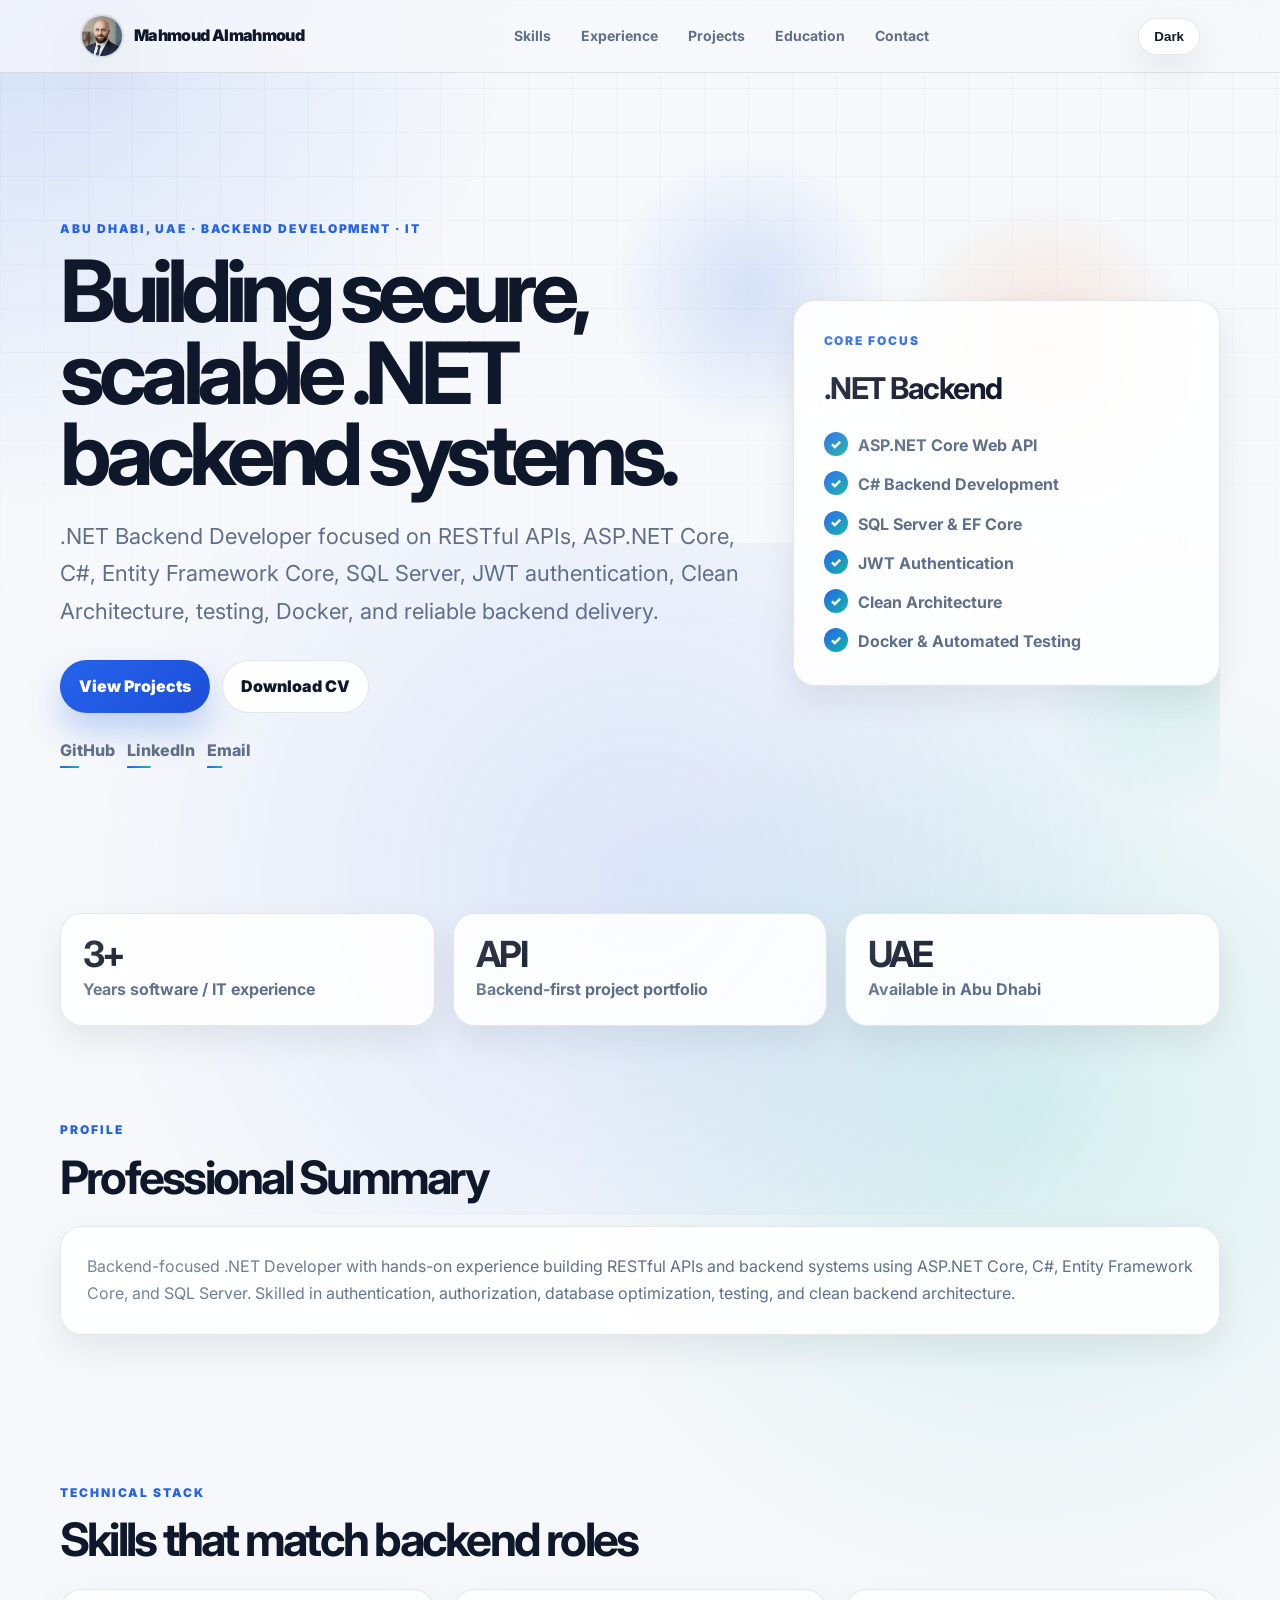
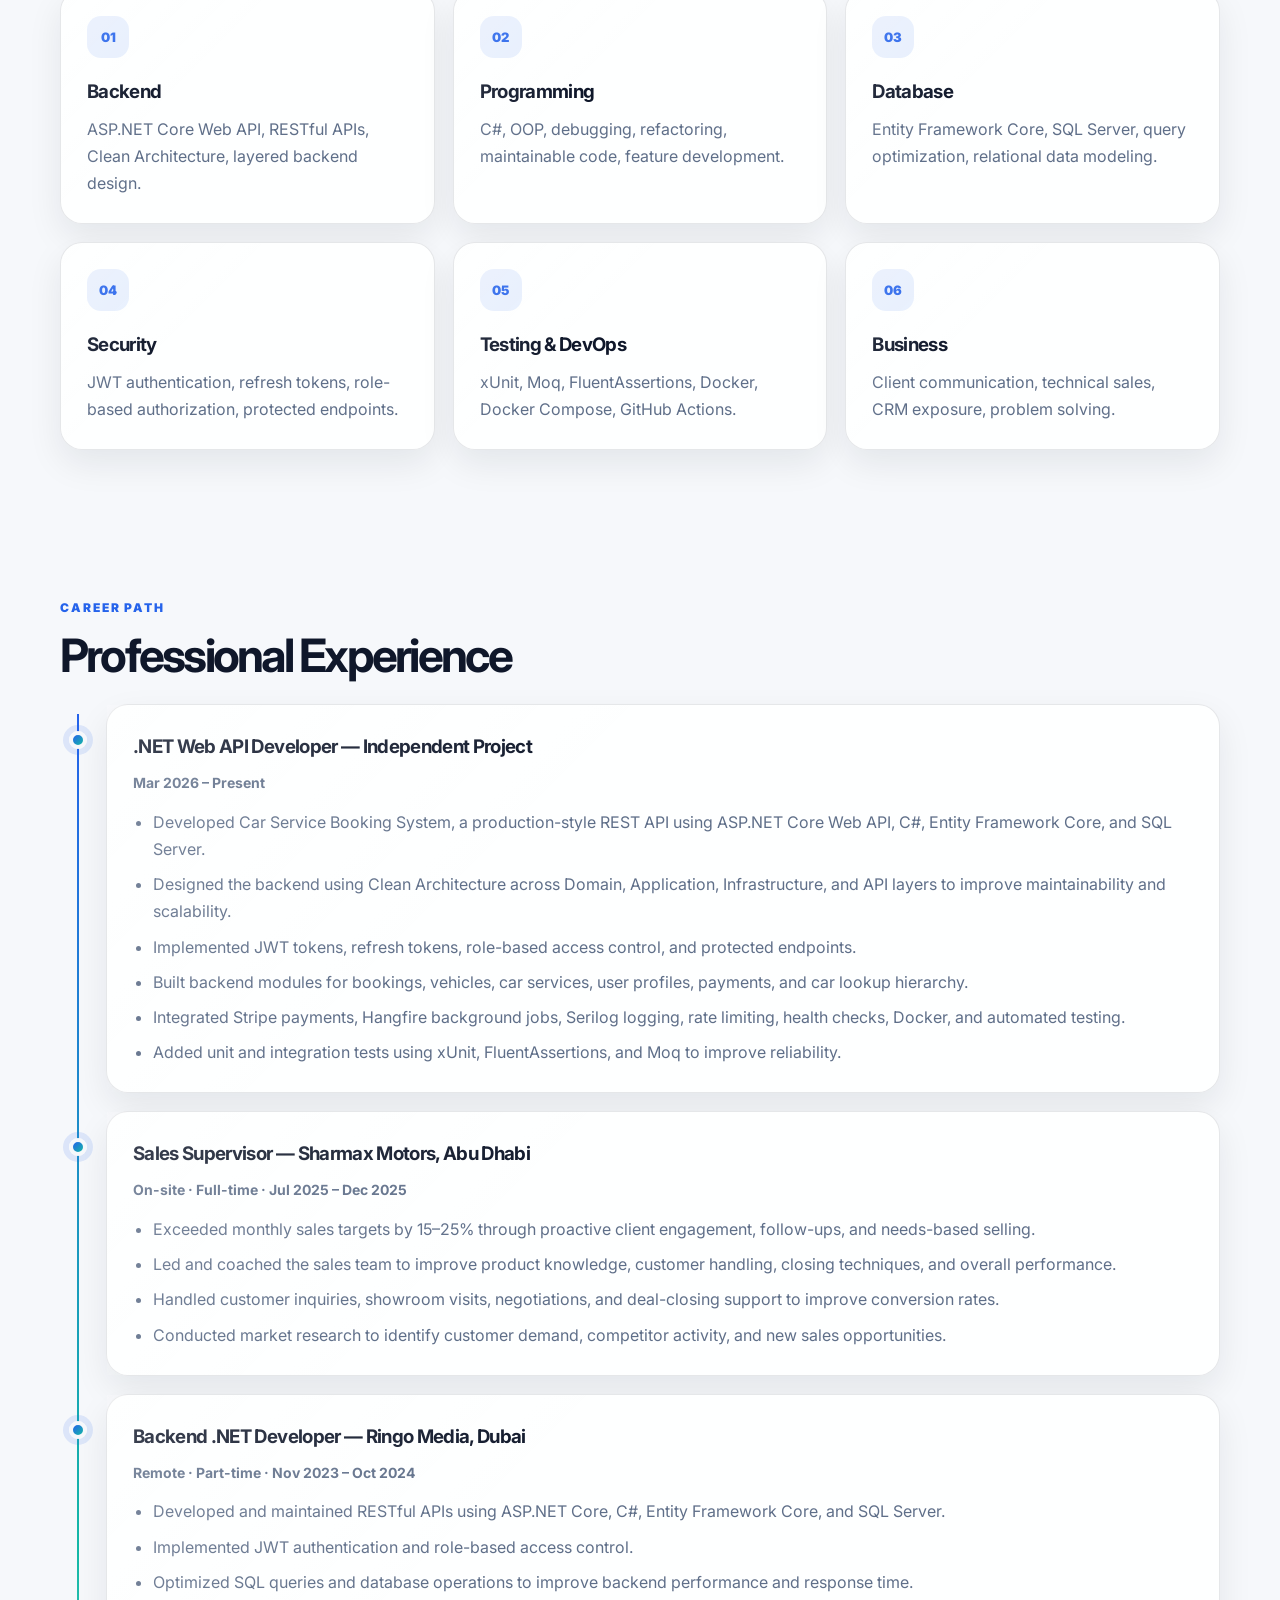
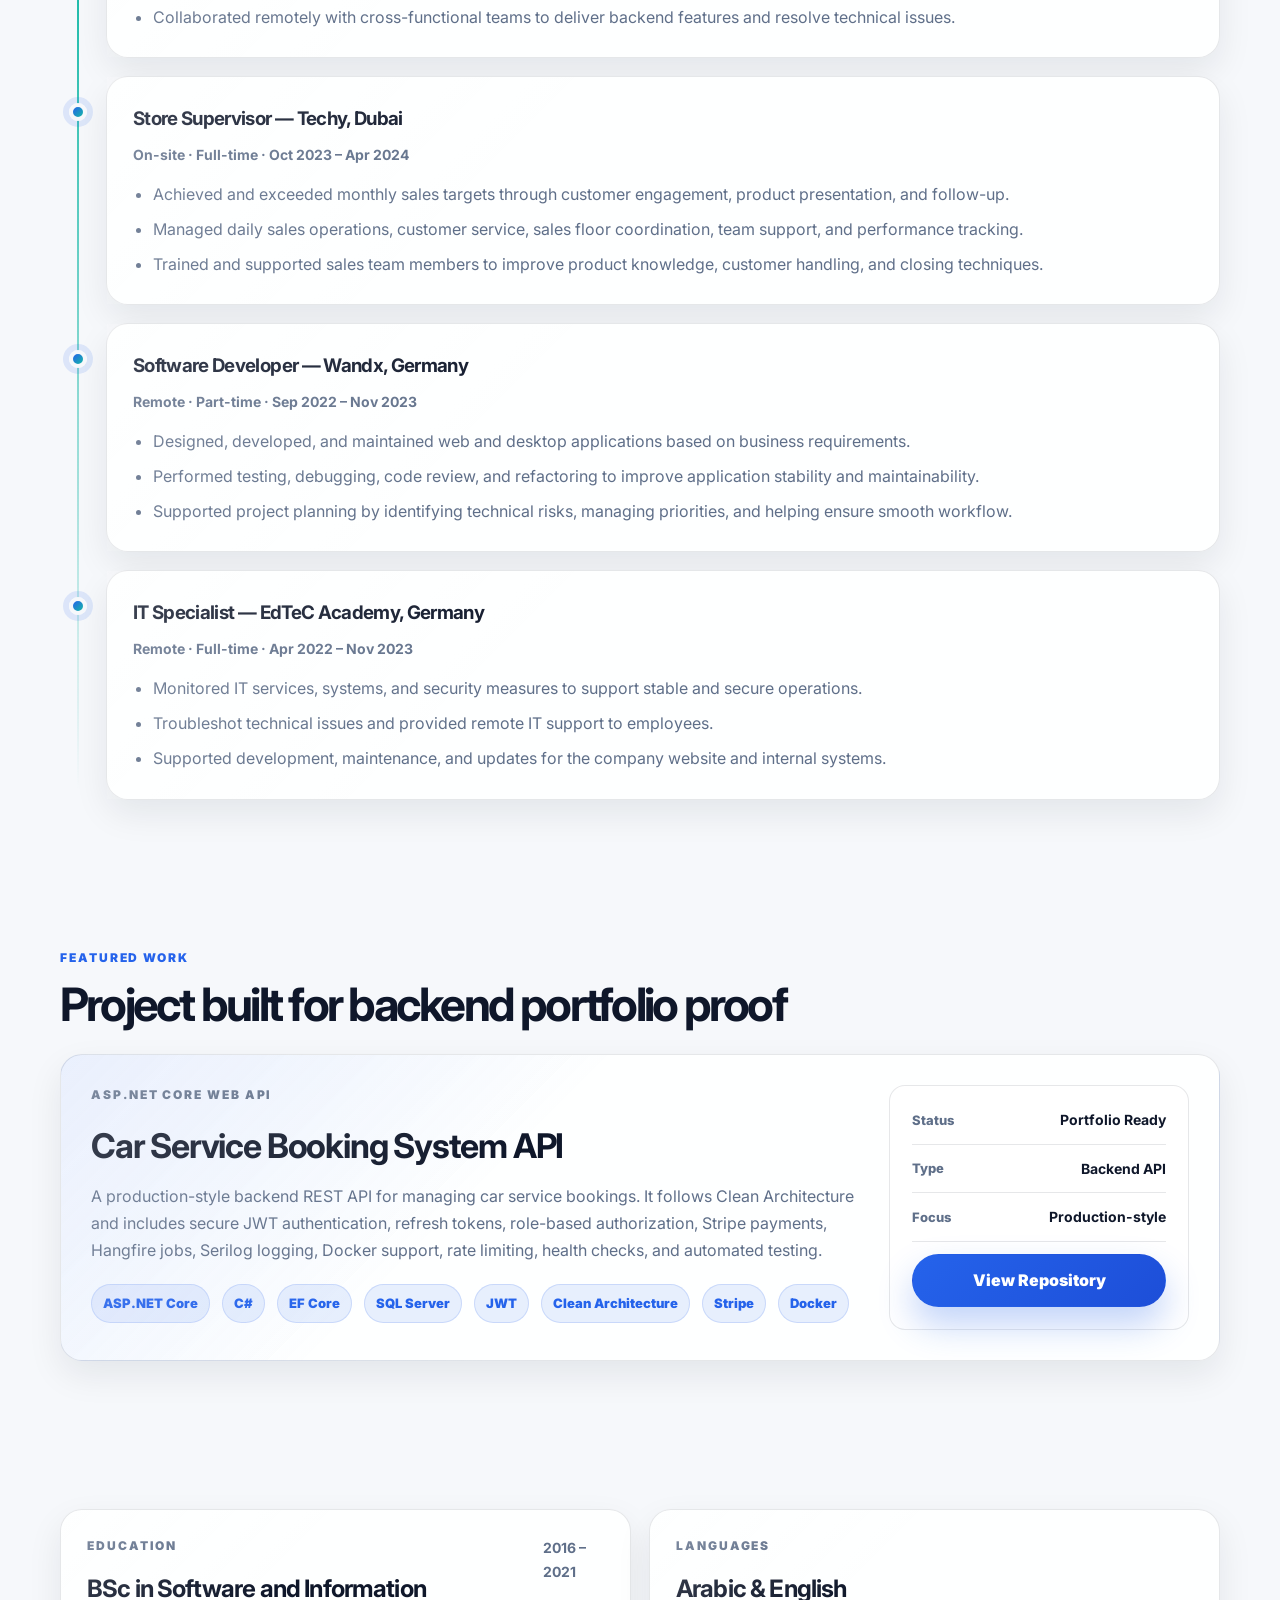
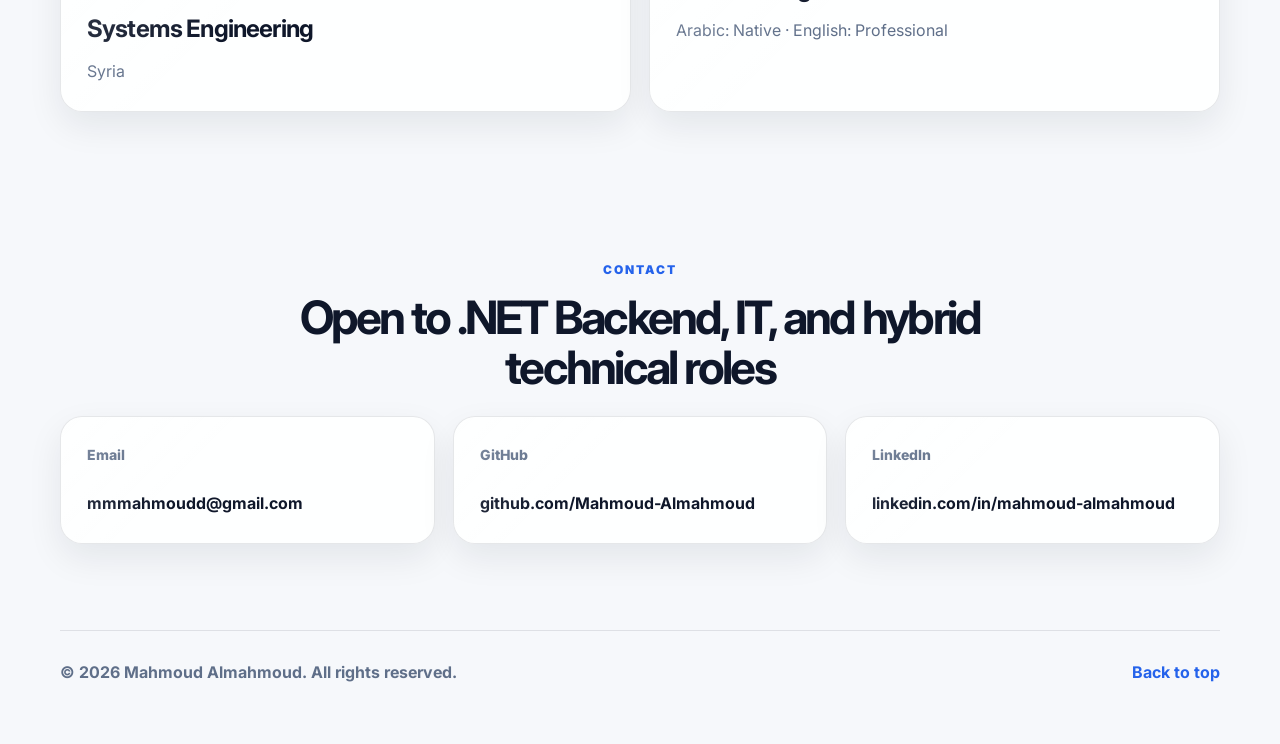
==== index.html @ 7c635c3a "update style and add profile picture" ====
<!DOCTYPE html>
<html lang="en" data-theme="light">
<head>
  <meta charset="UTF-8" />
  <meta name="viewport" content="width=device-width, initial-scale=1.0" />
  <meta name="theme-color" content="#0f172a" />

  <title>Mahmoud Almahmoud | .NET Backend Developer</title>
  <meta
    name="description"
    content="Portfolio of Mahmoud Almahmoud, a .NET Backend Developer in Abu Dhabi specializing in ASP.NET Core Web API, C#, EF Core, SQL Server, JWT authentication, Docker, testing, and Clean Architecture."
  />

  <link rel="preconnect" href="https://fonts.googleapis.com" />
  <link rel="preconnect" href="https://fonts.gstatic.com" crossorigin />
  <link href="https://fonts.googleapis.com/css2?family=Inter:wght@400;500;600;700;800;900&display=swap" rel="stylesheet" />
  <link rel="stylesheet" href="style.css" />
</head>

<body>
  <a class="skip-link" href="#main">Skip to content</a>
  <div class="scroll-progress" id="scrollProgress" aria-hidden="true"></div>

  <header class="site-header">
    <nav class="nav" aria-label="Main navigation">
      <a href="#home" class="logo" aria-label="Mahmoud Almahmoud home">
        <img class="logo-photo" src="assets/mahmoud.jpg" alt="Mahmoud Almahmoud photo" width="44" height="44" />
        <span>Mahmoud Almahmoud</span>
      </a>

      <button class="menu-btn" id="menuToggle" type="button" aria-label="Open menu" aria-expanded="false" aria-controls="navLinks">
        <span></span>
        <span></span>
        <span></span>
      </button>

      <div class="nav-links" id="navLinks">
        <a href="#skills">Skills</a>
        <a href="#experience">Experience</a>
        <a href="#projects">Projects</a>
        <a href="#education">Education</a>
        <a href="#contact">Contact</a>
      </div>

      <button id="themeToggle" class="theme-btn" type="button" aria-label="Switch color theme">Dark</button>
    </nav>
  </header>

  <main id="main">
    <section id="home" class="hero section">
      <div class="hero-bg" aria-hidden="true">
        <span class="orb orb-one"></span>
        <span class="orb orb-two"></span>
        <span class="grid-glow"></span>
      </div>

      <div class="hero-content" data-animate>
        <p class="eyebrow">Abu Dhabi, UAE · Backend Development · IT</p>

        <h1>Building secure, scalable .NET backend systems.</h1>

        <p class="headline">
          .NET Backend Developer focused on RESTful APIs, ASP.NET Core, C#, Entity Framework Core,
          SQL Server, JWT authentication, Clean Architecture, testing, Docker, and reliable backend delivery.
        </p>

        <div class="hero-actions">
          <a class="btn primary" href="#projects">View Projects</a>
          <a class="btn secondary" href="Mahmoud-Almahmoud-CV.pdf" target="_blank" rel="noopener">Download CV</a>
        </div>

        <div class="quick-links" aria-label="Profile links">
          <a href="https://github.com/Mahmoud-Almahmoud" target="_blank" rel="noopener">GitHub</a>
          <a href="https://www.linkedin.com/in/mahmoud-almahmoud" target="_blank" rel="noopener">LinkedIn</a>
          <a href="mailto:mmmahmoudd@gmail.com">Email</a>
        </div>
      </div>

      <aside class="hero-card glass-card" data-animate>
        <p class="card-kicker">Core Focus</p>
        <h2>.NET Backend</h2>
        <ul class="check-list">
          <li>ASP.NET Core Web API</li>
          <li>C# Backend Development</li>
          <li>SQL Server & EF Core</li>
          <li>JWT Authentication</li>
          <li>Clean Architecture</li>
          <li>Docker & Automated Testing</li>
        </ul>
      </aside>
    </section>

    <section class="section compact-section" aria-label="Professional highlights">
      <div class="stats-grid">
        <article class="stat-card" data-animate>
          <strong>3+</strong>
          <span>Years software / IT experience</span>
        </article>
        <article class="stat-card" data-animate>
          <strong>API</strong>
          <span>Backend-first project portfolio</span>
        </article>
        <article class="stat-card" data-animate>
          <strong>UAE</strong>
          <span>Available in Abu Dhabi</span>
        </article>
      </div>
    </section>

    <section class="section" data-animate>
      <div class="section-heading">
        <p class="eyebrow">Profile</p>
        <h2 class="section-title">Professional Summary</h2>
      </div>

      <div class="card rich-card">
        <p>
          Backend-focused .NET Developer with hands-on experience building RESTful APIs and backend systems
          using ASP.NET Core, C#, Entity Framework Core, and SQL Server. Skilled in authentication,
          authorization, database optimization, testing, and clean backend architecture.
        </p>
      </div>
    </section>

    <section id="skills" class="section">
      <div class="section-heading" data-animate>
        <p class="eyebrow">Technical stack</p>
        <h2 class="section-title">Skills that match backend roles</h2>
      </div>

      <div class="skills-grid">
        <article class="skill-card" data-animate>
          <span class="skill-icon">01</span>
          <h3>Backend</h3>
          <p>ASP.NET Core Web API, RESTful APIs, Clean Architecture, layered backend design.</p>
        </article>

        <article class="skill-card" data-animate>
          <span class="skill-icon">02</span>
          <h3>Programming</h3>
          <p>C#, OOP, debugging, refactoring, maintainable code, feature development.</p>
        </article>

        <article class="skill-card" data-animate>
          <span class="skill-icon">03</span>
          <h3>Database</h3>
          <p>Entity Framework Core, SQL Server, query optimization, relational data modeling.</p>
        </article>

        <article class="skill-card" data-animate>
          <span class="skill-icon">04</span>
          <h3>Security</h3>
          <p>JWT authentication, refresh tokens, role-based authorization, protected endpoints.</p>
        </article>

        <article class="skill-card" data-animate>
          <span class="skill-icon">05</span>
          <h3>Testing & DevOps</h3>
          <p>xUnit, Moq, FluentAssertions, Docker, Docker Compose, GitHub Actions.</p>
        </article>

        <article class="skill-card" data-animate>
          <span class="skill-icon">06</span>
          <h3>Business</h3>
          <p>Client communication, technical sales, CRM exposure, problem solving.</p>
        </article>
      </div>
    </section>

    <section id="experience" class="section">
      <div class="section-heading" data-animate>
        <p class="eyebrow">Career path</p>
        <h2 class="section-title">Professional Experience</h2>
      </div>

      <div class="timeline">
        <article class="timeline-item" data-animate>
          <div class="timeline-marker" aria-hidden="true"></div>
          <div class="timeline-header">
            <div>
              <h3>.NET Web API Developer — Independent Project</h3>
              <p class="meta">Mar 2026 – Present</p>
            </div>
          </div>
          <ul>
            <li>Developed Car Service Booking System, a production-style REST API using ASP.NET Core Web API, C#, Entity Framework Core, and SQL Server.</li>
            <li>Designed the backend using Clean Architecture across Domain, Application, Infrastructure, and API layers to improve maintainability and scalability.</li>
            <li>Implemented JWT tokens, refresh tokens, role-based access control, and protected endpoints.</li>
            <li>Built backend modules for bookings, vehicles, car services, user profiles, payments, and car lookup hierarchy.</li>
            <li>Integrated Stripe payments, Hangfire background jobs, Serilog logging, rate limiting, health checks, Docker, and automated testing.</li>
            <li>Added unit and integration tests using xUnit, FluentAssertions, and Moq to improve reliability.</li>
          </ul>
        </article>

        <article class="timeline-item" data-animate>
          <div class="timeline-marker" aria-hidden="true"></div>
          <div class="timeline-header">
            <div>
              <h3>Sales Supervisor — Sharmax Motors, Abu Dhabi</h3>
              <p class="meta">On-site · Full-time · Jul 2025 – Dec 2025</p>
            </div>
          </div>
          <ul>
            <li>Exceeded monthly sales targets by 15–25% through proactive client engagement, follow-ups, and needs-based selling.</li>
            <li>Led and coached the sales team to improve product knowledge, customer handling, closing techniques, and overall performance.</li>
            <li>Handled customer inquiries, showroom visits, negotiations, and deal-closing support to improve conversion rates.</li>
            <li>Conducted market research to identify customer demand, competitor activity, and new sales opportunities.</li>
          </ul>
        </article>

        <article class="timeline-item" data-animate>
          <div class="timeline-marker" aria-hidden="true"></div>
          <div class="timeline-header">
            <div>
              <h3>Backend .NET Developer — Ringo Media, Dubai</h3>
              <p class="meta">Remote · Part-time · Nov 2023 – Oct 2024</p>
            </div>
          </div>
          <ul>
            <li>Developed and maintained RESTful APIs using ASP.NET Core, C#, Entity Framework Core, and SQL Server.</li>
            <li>Implemented JWT authentication and role-based access control.</li>
            <li>Optimized SQL queries and database operations to improve backend performance and response time.</li>
            <li>Collaborated remotely with cross-functional teams to deliver backend features and resolve technical issues.</li>
          </ul>
        </article>

        <article class="timeline-item" data-animate>
          <div class="timeline-marker" aria-hidden="true"></div>
          <div class="timeline-header">
            <div>
              <h3>Store Supervisor — Techy, Dubai</h3>
              <p class="meta">On-site · Full-time · Oct 2023 – Apr 2024</p>
            </div>
          </div>
          <ul>
            <li>Achieved and exceeded monthly sales targets through customer engagement, product presentation, and follow-up.</li>
            <li>Managed daily sales operations, customer service, sales floor coordination, team support, and performance tracking.</li>
            <li>Trained and supported sales team members to improve product knowledge, customer handling, and closing techniques.</li>
          </ul>
        </article>

        <article class="timeline-item" data-animate>
          <div class="timeline-marker" aria-hidden="true"></div>
          <div class="timeline-header">
            <div>
              <h3>Software Developer — Wandx, Germany</h3>
              <p class="meta">Remote · Part-time · Sep 2022 – Nov 2023</p>
            </div>
          </div>
          <ul>
            <li>Designed, developed, and maintained web and desktop applications based on business requirements.</li>
            <li>Performed testing, debugging, code review, and refactoring to improve application stability and maintainability.</li>
            <li>Supported project planning by identifying technical risks, managing priorities, and helping ensure smooth workflow.</li>
          </ul>
        </article>

        <article class="timeline-item" data-animate>
          <div class="timeline-marker" aria-hidden="true"></div>
          <div class="timeline-header">
            <div>
              <h3>IT Specialist — EdTeC Academy, Germany</h3>
              <p class="meta">Remote · Full-time · Apr 2022 – Nov 2023</p>
            </div>
          </div>
          <ul>
            <li>Monitored IT services, systems, and security measures to support stable and secure operations.</li>
            <li>Troubleshot technical issues and provided remote IT support to employees.</li>
            <li>Supported development, maintenance, and updates for the company website and internal systems.</li>
          </ul>
        </article>
      </div>
    </section>

    <section id="projects" class="section">
      <div class="section-heading" data-animate>
        <p class="eyebrow">Featured work</p>
        <h2 class="section-title">Project built for backend portfolio proof</h2>
      </div>

      <article class="project-card" data-animate>
        <div class="project-content">
          <p class="eyebrow">ASP.NET Core Web API</p>
          <h3>Car Service Booking System API</h3>
          <p>
            A production-style backend REST API for managing car service bookings. It follows Clean Architecture
            and includes secure JWT authentication, refresh tokens, role-based authorization, Stripe payments,
            Hangfire jobs, Serilog logging, Docker support, rate limiting, health checks, and automated testing.
          </p>

          <div class="tags" aria-label="Project technologies">
            <span>ASP.NET Core</span>
            <span>C#</span>
            <span>EF Core</span>
            <span>SQL Server</span>
            <span>JWT</span>
            <span>Clean Architecture</span>
            <span>Stripe</span>
            <span>Docker</span>
          </div>
        </div>

        <div class="project-panel">
          <div class="panel-line"><span>Status</span><strong>Portfolio Ready</strong></div>
          <div class="panel-line"><span>Type</span><strong>Backend API</strong></div>
          <div class="panel-line"><span>Focus</span><strong>Production-style</strong></div>
          <a class="btn primary full" href="https://github.com/Mahmoud-Almahmoud/CarServiceBookingSystem" target="_blank" rel="noopener">
            View Repository
          </a>
        </div>
      </article>
    </section>

    <section id="education" class="section two-column-section">
      <div class="card split-card" data-animate>
        <div>
          <p class="eyebrow">Education</p>
          <h2>BSc in Software and Information Systems Engineering</h2>
          <p>Syria</p>
        </div>
        <p class="meta">2016 – 2021</p>
      </div>

      <div class="card split-card" data-animate>
        <div>
          <p class="eyebrow">Languages</p>
          <h2>Arabic & English</h2>
          <p>Arabic: Native · English: Professional</p>
        </div>
      </div>
    </section>

    <section id="contact" class="section contact-section">
      <div class="section-heading center" data-animate>
        <p class="eyebrow">Contact</p>
        <h2 class="section-title">Open to .NET Backend, IT, and hybrid technical roles</h2>
      </div>

      <div class="contact-grid">
        <a class="contact-card" href="mailto:mmmahmoudd@gmail.com" data-animate>
          <span>Email</span>
          <strong>mmmahmoudd@gmail.com</strong>
        </a>

        <a class="contact-card" href="https://github.com/Mahmoud-Almahmoud" target="_blank" rel="noopener" data-animate>
          <span>GitHub</span>
          <strong>github.com/Mahmoud-Almahmoud</strong>
        </a>

        <a class="contact-card" href="https://www.linkedin.com/in/mahmoud-almahmoud" target="_blank" rel="noopener" data-animate>
          <span>LinkedIn</span>
          <strong>linkedin.com/in/mahmoud-almahmoud</strong>
        </a>
      </div>
    </section>
  </main>

  <footer class="footer">
    <p>© <span id="year"></span> Mahmoud Almahmoud. All rights reserved.</p>
    <a href="#home">Back to top</a>
  </footer>

  <script src="script.js"></script>
</body>
</html>
---- style.css ----
:root {
  color-scheme: light;
  --bg: #f6f8fb;
  --bg-soft: #eef4ff;
  --surface: rgba(255, 255, 255, 0.88);
  --surface-solid: #ffffff;
  --text: #0f172a;
  --muted: #5f6f89;
  --border: rgba(15, 23, 42, 0.10);
  --primary: #2563eb;
  --primary-strong: #1d4ed8;
  --accent: #14b8a6;
  --danger: #f97316;
  --shadow: 0 24px 70px rgba(15, 23, 42, 0.10);
  --shadow-soft: 0 14px 35px rgba(15, 23, 42, 0.08);
  --radius-xl: 30px;
  --radius-lg: 22px;
  --radius-md: 16px;
  --container: 1160px;
}

[data-theme="dark"] {
  color-scheme: dark;
  --bg: #08111f;
  --bg-soft: #101b2f;
  --surface: rgba(15, 23, 42, 0.76);
  --surface-solid: #111827;
  --text: #f8fafc;
  --muted: #a8b3c7;
  --border: rgba(226, 232, 240, 0.12);
  --primary: #60a5fa;
  --primary-strong: #3b82f6;
  --accent: #2dd4bf;
  --danger: #fb923c;
  --shadow: 0 24px 70px rgba(0, 0, 0, 0.34);
  --shadow-soft: 0 14px 35px rgba(0, 0, 0, 0.28);
}

* {
  box-sizing: border-box;
}

html {
  scroll-behavior: smooth;
  scroll-padding-top: 92px;
}

body {
  margin: 0;
  min-height: 100vh;
  font-family: "Inter", Arial, Helvetica, sans-serif;
  background:
    radial-gradient(circle at top left, rgba(37, 99, 235, 0.16), transparent 32rem),
    radial-gradient(circle at 80% 20%, rgba(20, 184, 166, 0.14), transparent 30rem),
    var(--bg);
  color: var(--text);
  line-height: 1.7;
  overflow-x: hidden;
}

body.menu-open {
  overflow: hidden;
}

body::before {
  content: "";
  position: fixed;
  inset: 0;
  pointer-events: none;
  background-image: linear-gradient(rgba(148, 163, 184, 0.08) 1px, transparent 1px), linear-gradient(90deg, rgba(148, 163, 184, 0.08) 1px, transparent 1px);
  background-size: 44px 44px;
  mask-image: linear-gradient(to bottom, black, transparent 75%);
  z-index: -2;
}

body::after {
  content: "";
  position: fixed;
  inset: auto -10% -35% -10%;
  height: 42rem;
  pointer-events: none;
  background: radial-gradient(circle, rgba(37, 99, 235, 0.12), transparent 65%);
  z-index: -1;
}

img,
svg {
  max-width: 100%;
}

a {
  color: inherit;
  text-decoration: none;
}

p,
h1,
h2,
h3 {
  margin-top: 0;
}

p:last-child,
ul:last-child {
  margin-bottom: 0;
}

.skip-link {
  position: fixed;
  top: 12px;
  left: 12px;
  z-index: 999;
  transform: translateY(-160%);
  padding: 10px 14px;
  border-radius: 999px;
  background: var(--text);
  color: var(--bg);
  transition: transform 0.2s ease;
}

.skip-link:focus {
  transform: translateY(0);
}

.scroll-progress {
  position: fixed;
  top: 0;
  left: 0;
  z-index: 120;
  width: 0;
  height: 3px;
  background: linear-gradient(90deg, var(--primary), var(--accent));
  box-shadow: 0 0 24px rgba(37, 99, 235, 0.5);
}

.site-header {
  position: sticky;
  top: 0;
  z-index: 100;
  border-bottom: 1px solid var(--border);
  background: rgba(246, 248, 251, 0.78);
  backdrop-filter: blur(18px);
}

[data-theme="dark"] .site-header {
  background: rgba(8, 17, 31, 0.78);
}

.nav {
  max-width: var(--container);
  margin: 0 auto;
  padding: 14px 20px;
  display: grid;
  grid-template-columns: auto 1fr auto;
  align-items: center;
  gap: 18px;
}

.logo {
  display: inline-flex;
  align-items: center;
  gap: 10px;
  font-weight: 900;
  letter-spacing: -0.04em;
}

.logo-photo {
  width: 44px;
  height: 44px;
  border-radius: 50%;
  object-fit: cover;
  border: 2px solid var(--border);
  box-shadow: var(--shadow);
  flex-shrink: 0;
}

.logo-mark {
  width: 40px;
  height: 40px;
  display: grid;
  place-items: center;
  border-radius: 14px;
  color: white;
  background: linear-gradient(135deg, var(--primary), var(--accent));
  box-shadow: 0 10px 30px rgba(37, 99, 235, 0.30);
  letter-spacing: -0.05em;
}

.nav-links {
  justify-self: center;
  display: flex;
  align-items: center;
  gap: 6px;
  color: var(--muted);
  font-size: 14px;
  font-weight: 700;
}

.nav-links a {
  border-radius: 999px;
  padding: 9px 12px;
  transition: color 0.2s ease, background 0.2s ease, transform 0.2s ease;
}

.nav-links a:hover,
.nav-links a:focus-visible {
  color: var(--primary);
  background: rgba(37, 99, 235, 0.10);
  transform: translateY(-1px);
}

.theme-btn,
.menu-btn {
  border: 1px solid var(--border);
  background: var(--surface);
  color: var(--text);
  border-radius: 999px;
  cursor: pointer;
  box-shadow: var(--shadow-soft);
}

.theme-btn {
  justify-self: end;
  padding: 10px 15px;
  font-weight: 800;
}

.menu-btn {
  display: none;
  width: 44px;
  height: 44px;
  padding: 0;
  place-items: center;
}

.menu-btn span {
  width: 18px;
  height: 2px;
  display: block;
  margin: 3px auto;
  border-radius: 999px;
  background: var(--text);
  transition: transform 0.2s ease, opacity 0.2s ease;
}

.menu-btn[aria-expanded="true"] span:nth-child(1) {
  transform: translateY(5px) rotate(45deg);
}

.menu-btn[aria-expanded="true"] span:nth-child(2) {
  opacity: 0;
}

.menu-btn[aria-expanded="true"] span:nth-child(3) {
  transform: translateY(-5px) rotate(-45deg);
}

.section {
  width: min(var(--container), calc(100% - 40px));
  margin: 0 auto;
  padding: 74px 0;
}

.compact-section {
  padding-top: 12px;
  padding-bottom: 20px;
}

.hero {
  position: relative;
  min-height: calc(100vh - 72px);
  display: grid;
  grid-template-columns: minmax(0, 1.18fr) minmax(320px, 0.72fr);
  align-items: center;
  gap: 32px;
  padding-top: 72px;
  padding-bottom: 60px;
}

.hero-bg {
  position: absolute;
  inset: 0;
  pointer-events: none;
  overflow: hidden;
  border-radius: var(--radius-xl);
}

.orb {
  position: absolute;
  width: 18rem;
  height: 18rem;
  border-radius: 999px;
  filter: blur(10px);
  opacity: 0.48;
  animation: float 8s ease-in-out infinite;
}

.orb-one {
  top: 9%;
  right: 28%;
  background: radial-gradient(circle, rgba(37, 99, 235, 0.32), transparent 68%);
}

.orb-two {
  right: -6rem;
  bottom: 10%;
  animation-delay: -3s;
  background: radial-gradient(circle, rgba(20, 184, 166, 0.28), transparent 68%);
}

.grid-glow {
  position: absolute;
  inset: 12% 0 auto auto;
  width: 22rem;
  height: 22rem;
  border-radius: 50%;
  background: radial-gradient(circle, rgba(249, 115, 22, 0.14), transparent 60%);
}

.eyebrow,
.card-kicker {
  margin-bottom: 12px;
  color: var(--primary);
  text-transform: uppercase;
  font-size: 12px;
  font-weight: 900;
  letter-spacing: 0.16em;
}

h1 {
  max-width: 880px;
  margin-bottom: 22px;
  font-size: clamp(44px, 8vw, 86px);
  line-height: 0.95;
  letter-spacing: -0.075em;
}

.headline {
  max-width: 760px;
  color: var(--muted);
  font-size: clamp(18px, 2.3vw, 22px);
}

.hero-actions,
.quick-links,
.tags {
  display: flex;
  flex-wrap: wrap;
  gap: 12px;
}

.hero-actions {
  margin-top: 30px;
}

.quick-links {
  margin-top: 24px;
  color: var(--muted);
  font-weight: 800;
}

.quick-links a {
  position: relative;
  padding-bottom: 3px;
}

.quick-links a::after {
  content: "";
  position: absolute;
  left: 0;
  bottom: 0;
  width: 100%;
  height: 2px;
  border-radius: 999px;
  background: linear-gradient(90deg, var(--primary), var(--accent));
  transform: scaleX(0.35);
  transform-origin: left;
  transition: transform 0.2s ease;
}

.quick-links a:hover::after {
  transform: scaleX(1);
}

.btn {
  display: inline-flex;
  align-items: center;
  justify-content: center;
  gap: 8px;
  min-height: 48px;
  border: 1px solid transparent;
  border-radius: 999px;
  padding: 12px 18px;
  font-weight: 900;
  transition: transform 0.2s ease, box-shadow 0.2s ease, background 0.2s ease, border-color 0.2s ease;
}

.btn.primary {
  color: white;
  background: linear-gradient(135deg, var(--primary), var(--primary-strong));
  box-shadow: 0 18px 35px rgba(37, 99, 235, 0.28);
}

.btn.secondary {
  background: var(--surface);
  border-color: var(--border);
}

.btn:hover,
.btn:focus-visible,
.theme-btn:hover,
.menu-btn:hover {
  transform: translateY(-2px);
  box-shadow: var(--shadow);
}

.full {
  width: 100%;
}

.card,
.skill-card,
.project-card,
.timeline-item,
.contact-card,
.stat-card,
.hero-card {
  position: relative;
  background: var(--surface);
  border: 1px solid var(--border);
  border-radius: var(--radius-lg);
  box-shadow: var(--shadow-soft);
  overflow: hidden;
}

.card::before,
.skill-card::before,
.project-card::before,
.timeline-item::before,
.contact-card::before,
.stat-card::before,
.hero-card::before {
  content: "";
  position: absolute;
  inset: 0;
  pointer-events: none;
  background: linear-gradient(135deg, rgba(255, 255, 255, 0.20), transparent 38%);
}

.hero-card {
  padding: 30px;
  backdrop-filter: blur(18px);
}

.hero-card h2 {
  margin-bottom: 18px;
  font-size: 30px;
  letter-spacing: -0.05em;
}

.check-list {
  display: grid;
  gap: 12px;
  margin: 0;
  padding: 0;
  list-style: none;
}

.check-list li {
  display: flex;
  gap: 10px;
  align-items: flex-start;
  color: var(--muted);
  font-weight: 700;
}

.check-list li::before {
  content: "✓";
  display: grid;
  place-items: center;
  flex: 0 0 24px;
  height: 24px;
  border-radius: 999px;
  color: white;
  background: linear-gradient(135deg, var(--primary), var(--accent));
  font-size: 13px;
  font-weight: 900;
}

.stats-grid,
.skills-grid,
.contact-grid,
.two-column-section {
  display: grid;
  gap: 18px;
}

.stats-grid {
  grid-template-columns: repeat(3, minmax(0, 1fr));
}

.stat-card {
  padding: 22px;
}

.stat-card strong {
  display: block;
  margin-bottom: 4px;
  font-size: 36px;
  line-height: 1;
  letter-spacing: -0.07em;
}

.stat-card span {
  color: var(--muted);
  font-weight: 700;
}

.section-heading {
  max-width: 780px;
  margin-bottom: 24px;
}

.section-heading.center {
  margin-inline: auto;
  text-align: center;
}

.section-title {
  margin-bottom: 0;
  font-size: clamp(30px, 4vw, 46px);
  line-height: 1.08;
  letter-spacing: -0.06em;
}

.rich-card,
.skill-card,
.timeline-item,
.contact-card,
.split-card {
  padding: 26px;
}

.rich-card p,
.skill-card p,
.project-card p,
.split-card p {
  color: var(--muted);
}

.skills-grid {
  grid-template-columns: repeat(3, minmax(0, 1fr));
}

.skill-card {
  transition: transform 0.25s ease, border-color 0.25s ease, box-shadow 0.25s ease;
}

.skill-card:hover {
  transform: translateY(-6px);
  border-color: rgba(37, 99, 235, 0.32);
  box-shadow: var(--shadow);
}

.skill-icon {
  width: 42px;
  height: 42px;
  display: grid;
  place-items: center;
  margin-bottom: 18px;
  border-radius: 14px;
  color: var(--primary);
  background: rgba(37, 99, 235, 0.10);
  font-size: 13px;
  font-weight: 900;
}

.skill-card h3,
.timeline-item h3,
.project-card h3,
.split-card h2 {
  margin-bottom: 8px;
  letter-spacing: -0.035em;
}

.timeline {
  position: relative;
  display: grid;
  gap: 18px;
}

.timeline::before {
  content: "";
  position: absolute;
  top: 10px;
  bottom: 10px;
  left: 17px;
  width: 2px;
  background: linear-gradient(var(--primary), var(--accent), transparent);
}

.timeline-item {
  margin-left: 46px;
  overflow: visible;
}

.timeline-marker {
  position: absolute;
  left: -38px;
  top: 26px;
  width: 18px;
  height: 18px;
  border: 4px solid var(--bg);
  border-radius: 999px;
  background: linear-gradient(135deg, var(--primary), var(--accent));
  box-shadow: 0 0 0 6px rgba(37, 99, 235, 0.12);
}

.timeline-header {
  display: flex;
  justify-content: space-between;
  gap: 20px;
  margin-bottom: 14px;
}

.meta {
  color: var(--muted);
  font-size: 14px;
  font-weight: 700;
}

.timeline-item ul {
  margin: 0;
  padding-left: 20px;
  color: var(--muted);
}

.timeline-item li + li {
  margin-top: 8px;
}

.project-card {
  display: grid;
  grid-template-columns: minmax(0, 1fr) 300px;
  gap: 24px;
  align-items: stretch;
  padding: 30px;
  background:
    linear-gradient(135deg, rgba(37, 99, 235, 0.12), transparent 38%),
    var(--surface);
}

.project-card h3 {
  font-size: clamp(26px, 3vw, 34px);
}

.tags {
  margin-top: 20px;
}

.tags span {
  padding: 7px 11px;
  border: 1px solid rgba(37, 99, 235, 0.16);
  border-radius: 999px;
  color: var(--primary);
  background: rgba(37, 99, 235, 0.10);
  font-size: 13px;
  font-weight: 900;
}

.project-panel {
  display: grid;
  gap: 12px;
  align-content: center;
  padding: 22px;
  border: 1px solid var(--border);
  border-radius: var(--radius-md);
  background: rgba(255, 255, 255, 0.42);
}

[data-theme="dark"] .project-panel {
  background: rgba(15, 23, 42, 0.42);
}

.panel-line {
  display: flex;
  align-items: center;
  justify-content: space-between;
  gap: 12px;
  padding-bottom: 12px;
  border-bottom: 1px solid var(--border);
}

.panel-line span {
  color: var(--muted);
  font-size: 13px;
  font-weight: 800;
}

.panel-line strong {
  text-align: right;
  font-size: 14px;
}

.two-column-section {
  grid-template-columns: repeat(2, minmax(0, 1fr));
}

.split-card {
  display: flex;
  align-items: flex-start;
  justify-content: space-between;
  gap: 20px;
}

.contact-section {
  padding-bottom: 86px;
}

.contact-grid {
  grid-template-columns: repeat(3, minmax(0, 1fr));
}

.contact-card {
  min-height: 128px;
  display: flex;
  flex-direction: column;
  justify-content: space-between;
  transition: transform 0.25s ease, border-color 0.25s ease, box-shadow 0.25s ease;
}

.contact-card:hover {
  transform: translateY(-6px);
  border-color: rgba(37, 99, 235, 0.32);
  box-shadow: var(--shadow);
}

.contact-card span {
  color: var(--muted);
  font-size: 14px;
  font-weight: 800;
}

.contact-card strong {
  word-break: break-word;
}

.footer {
  width: min(var(--container), calc(100% - 40px));
  margin: 0 auto;
  padding: 28px 0 42px;
  display: flex;
  justify-content: space-between;
  gap: 18px;
  color: var(--muted);
  border-top: 1px solid var(--border);
  font-weight: 700;
}

.footer a {
  color: var(--primary);
}

[data-animate] {
  opacity: 0;
  transform: translateY(24px);
  transition: opacity 0.7s ease, transform 0.7s ease;
}

[data-animate].is-visible {
  opacity: 1;
  transform: translateY(0);
}

@keyframes float {
  0%, 100% {
    transform: translate3d(0, 0, 0) scale(1);
  }

  50% {
    transform: translate3d(12px, -16px, 0) scale(1.04);
  }
}

@media (max-width: 980px) {
  .nav {
    grid-template-columns: auto auto auto;
  }

  .menu-btn {
    display: inline-grid;
    justify-self: end;
  }

  .theme-btn {
    justify-self: end;
  }

  .nav-links {
    position: fixed;
    top: 72px;
    left: 20px;
    right: 20px;
    display: grid;
    gap: 8px;
    padding: 14px;
    border: 1px solid var(--border);
    border-radius: var(--radius-lg);
    background: var(--surface-solid);
    box-shadow: var(--shadow);
    transform: translateY(-16px);
    opacity: 0;
    pointer-events: none;
    transition: opacity 0.2s ease, transform 0.2s ease;
  }

  .nav-links.is-open {
    opacity: 1;
    pointer-events: auto;
    transform: translateY(0);
  }

  .nav-links a {
    padding: 12px 14px;
  }

  .hero,
  .project-card {
    grid-template-columns: 1fr;
  }

  .hero {
    min-height: auto;
    padding-top: 62px;
  }

  .skills-grid,
  .contact-grid,
  .stats-grid,
  .two-column-section {
    grid-template-columns: repeat(2, minmax(0, 1fr));
  }

  .project-panel {
    grid-template-columns: repeat(3, 1fr);
  }

  .project-panel .btn {
    grid-column: 1 / -1;
  }

  .panel-line {
    display: grid;
    align-content: start;
  }

  .panel-line strong {
    text-align: left;
  }
}

@media (max-width: 700px) {
  html {
    scroll-padding-top: 78px;
  }

  .section {
    width: min(100% - 32px, var(--container));
    padding: 48px 0;
  }

  .compact-section {
    padding-top: 0;
    padding-bottom: 12px;
  }

  .nav {
    padding: 12px 16px;
    gap: 10px;
  }

  .logo span:last-child {
    display: none;
  }

  .theme-btn {
    padding: 10px 12px;
  }

  .nav-links {
    top: 68px;
    left: 16px;
    right: 16px;
  }

  h1 {
    font-size: clamp(40px, 15vw, 62px);
  }

  .hero {
    gap: 22px;
    padding-top: 48px;
    padding-bottom: 34px;
  }

  .hero-actions .btn {
    width: 100%;
  }

  .skills-grid,
  .contact-grid,
  .stats-grid,
  .two-column-section,
  .project-panel {
    grid-template-columns: 1fr;
  }

  .timeline::before {
    left: 9px;
  }

  .timeline-item {
    margin-left: 28px;
    padding: 22px;
  }

  .timeline-marker {
    left: -28px;
    width: 16px;
    height: 16px;
  }

  .project-card,
  .hero-card,
  .rich-card,
  .skill-card,
  .contact-card,
  .split-card,
  .stat-card {
    padding: 22px;
  }

  .split-card,
  .footer {
    flex-direction: column;
  }
}

@media (prefers-reduced-motion: reduce) {
  *,
  *::before,
  *::after {
    scroll-behavior: auto !important;
    animation-duration: 0.01ms !important;
    animation-iteration-count: 1 !important;
    transition-duration: 0.01ms !important;
  }

  [data-animate] {
    opacity: 1;
    transform: none;
  }
}

@media print {
  body {
    background: white;
    color: black;
  }

  .site-header,
  .scroll-progress,
  .skip-link,
  .hero-bg,
  .hero-actions,
  .quick-links,
  .footer {
    display: none;
  }

  .section {
    width: 100%;
    padding: 18px 0;
  }

  .hero {
    min-height: auto;
    display: block;
  }

  .card,
  .skill-card,
  .project-card,
  .timeline-item,
  .contact-card,
  .stat-card,
  .hero-card {
    box-shadow: none;
    border: 1px solid #ddd;
    break-inside: avoid;
  }

  [data-animate] {
    opacity: 1;
    transform: none;
  }
}
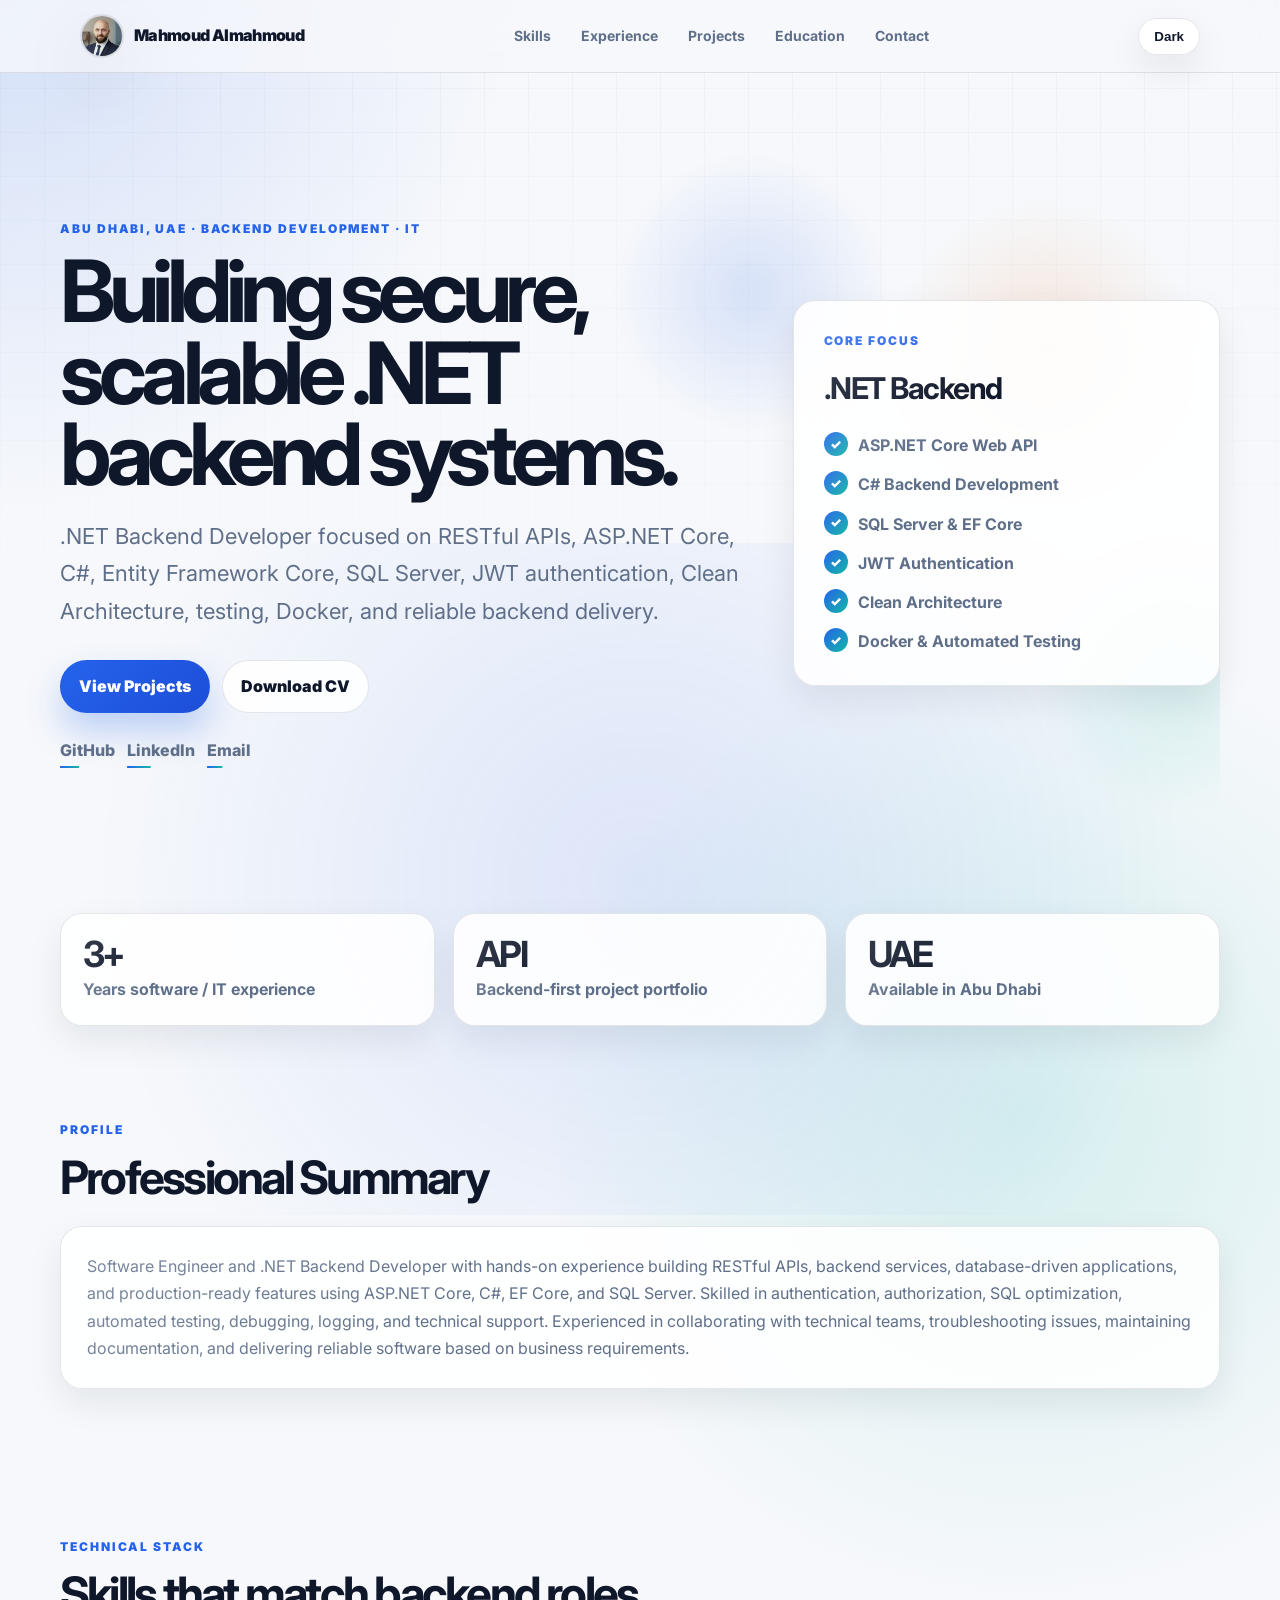
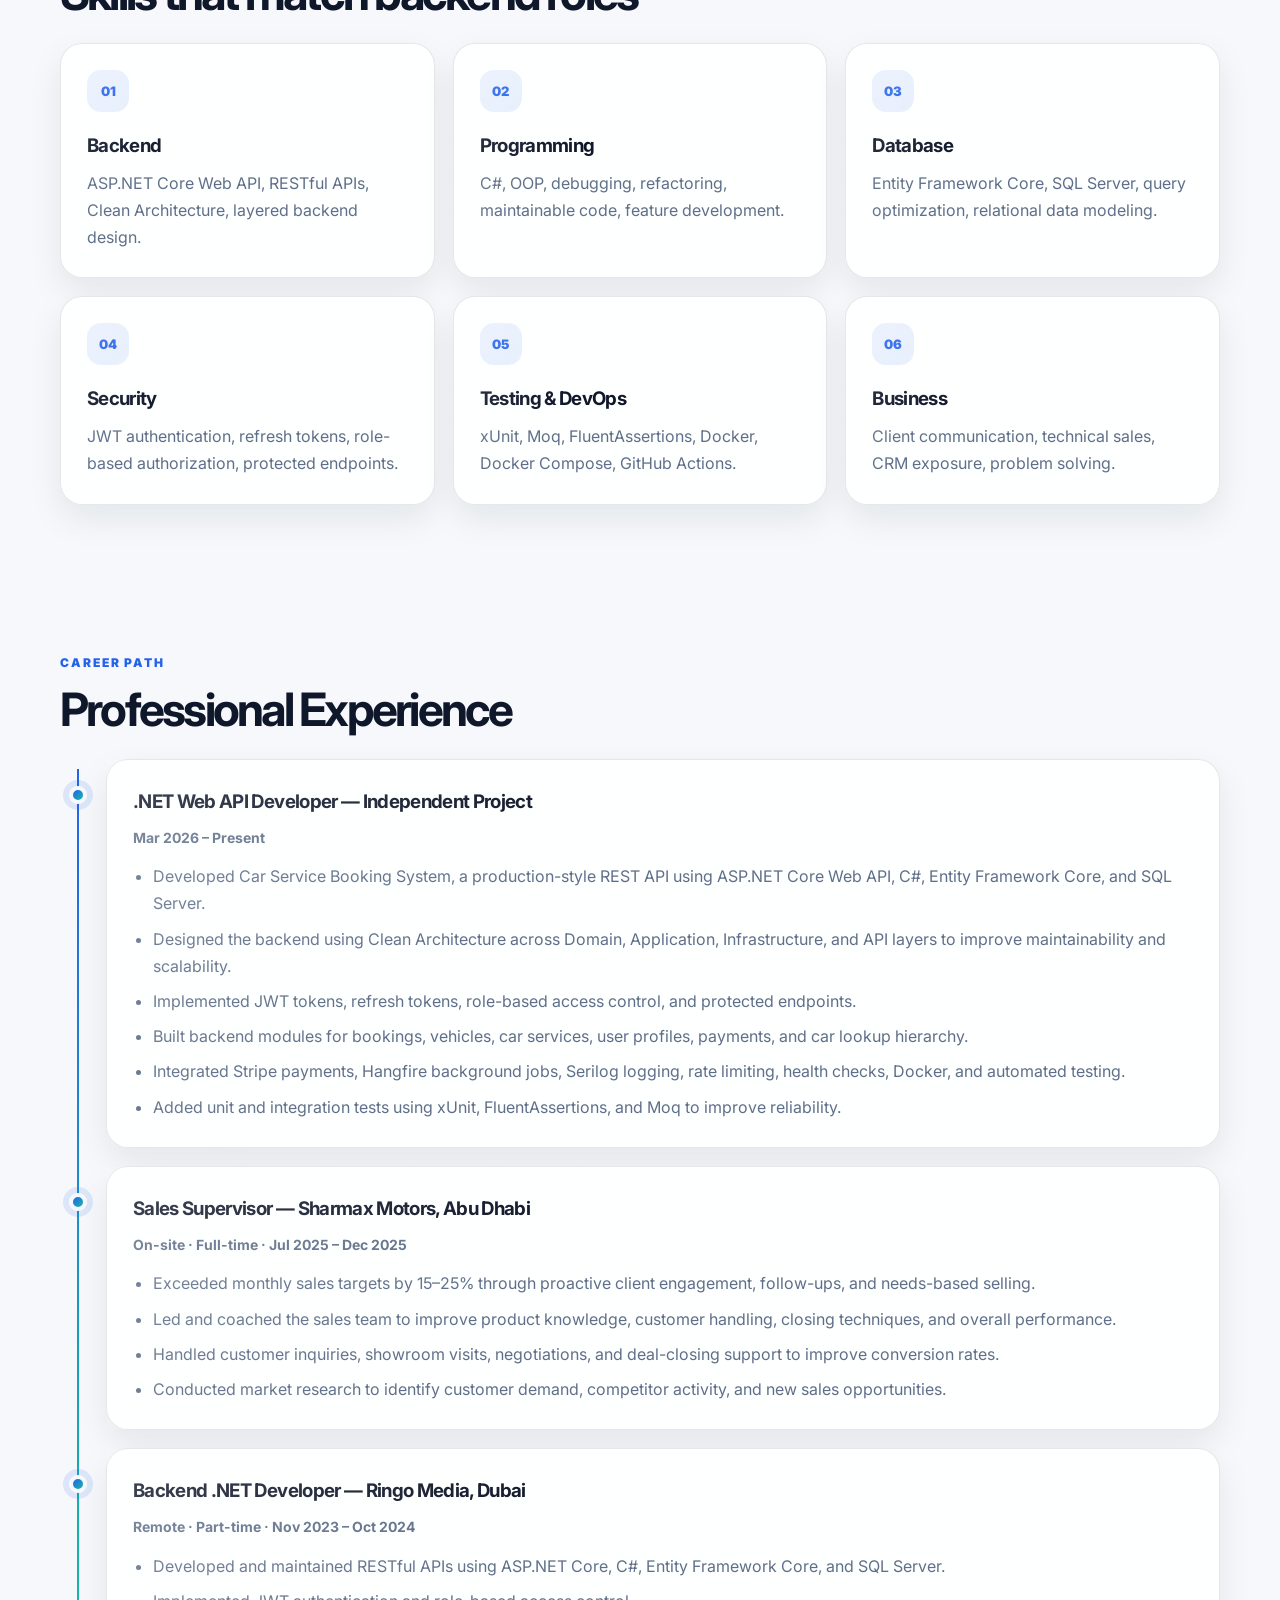
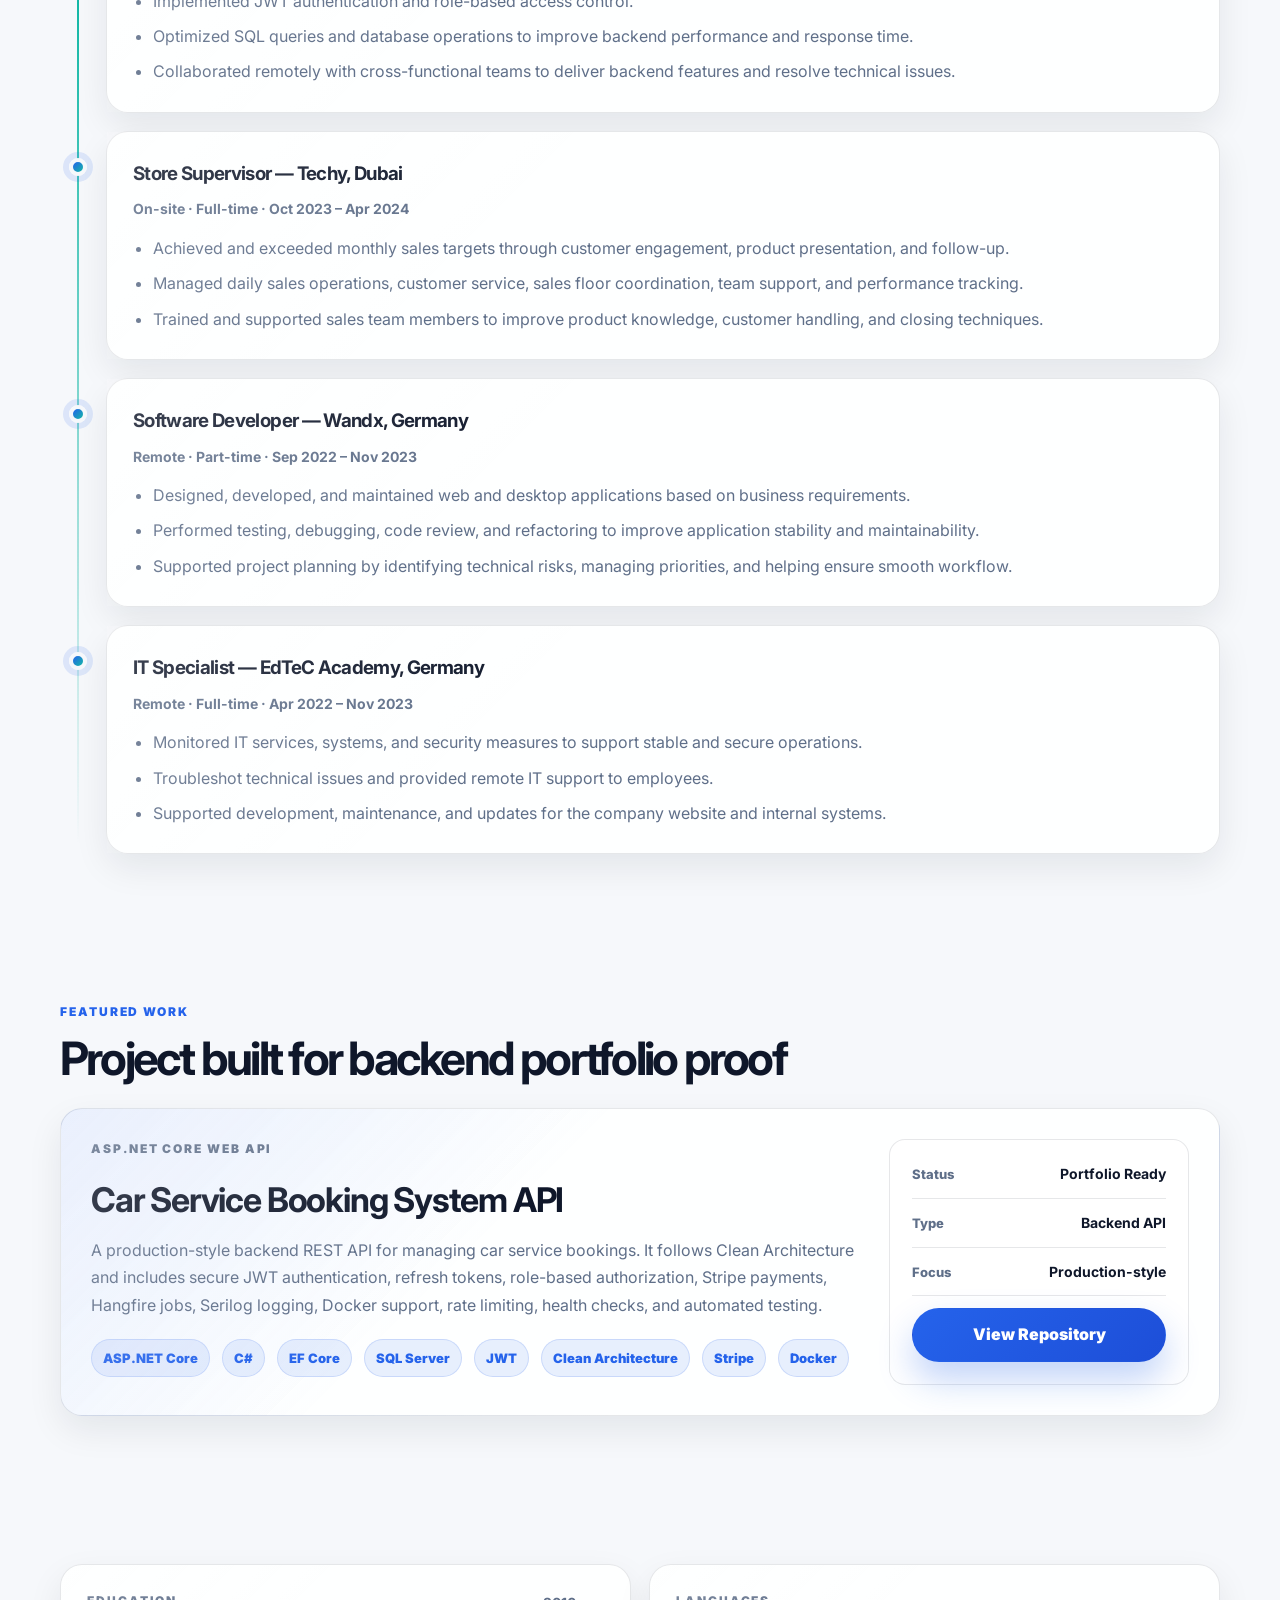
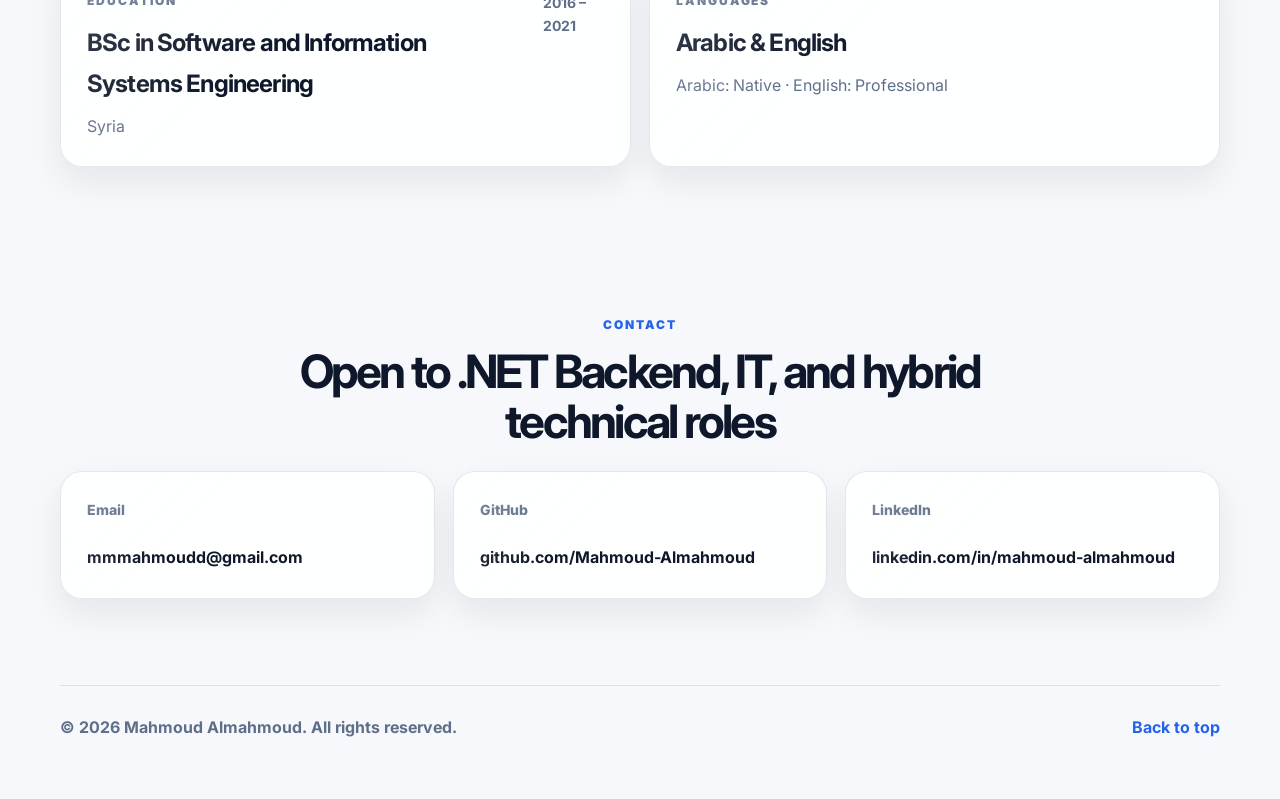
==== commit 592c6a60: "update Professional Summary" ====
--- a/index.html
+++ b/index.html
@@ -115,9 +115,12 @@
 
       <div class="card rich-card">
         <p>
-          Backend-focused .NET Developer with hands-on experience building RESTful APIs and backend systems
-          using ASP.NET Core, C#, Entity Framework Core, and SQL Server. Skilled in authentication,
-          authorization, database optimization, testing, and clean backend architecture.
+          Software Engineer and .NET Backend Developer with hands-on experience building RESTful APIs, 
+          backend services, database-driven applications, and production-ready features using ASP.NET Core, 
+          C#, EF Core, and SQL Server. Skilled in authentication, authorization, SQL optimization, 
+          automated testing, debugging, logging, and technical support. Experienced in collaborating 
+          with technical teams, troubleshooting issues, maintaining documentation, and delivering reliable 
+          software based on business requirements.
         </p>
       </div>
     </section>
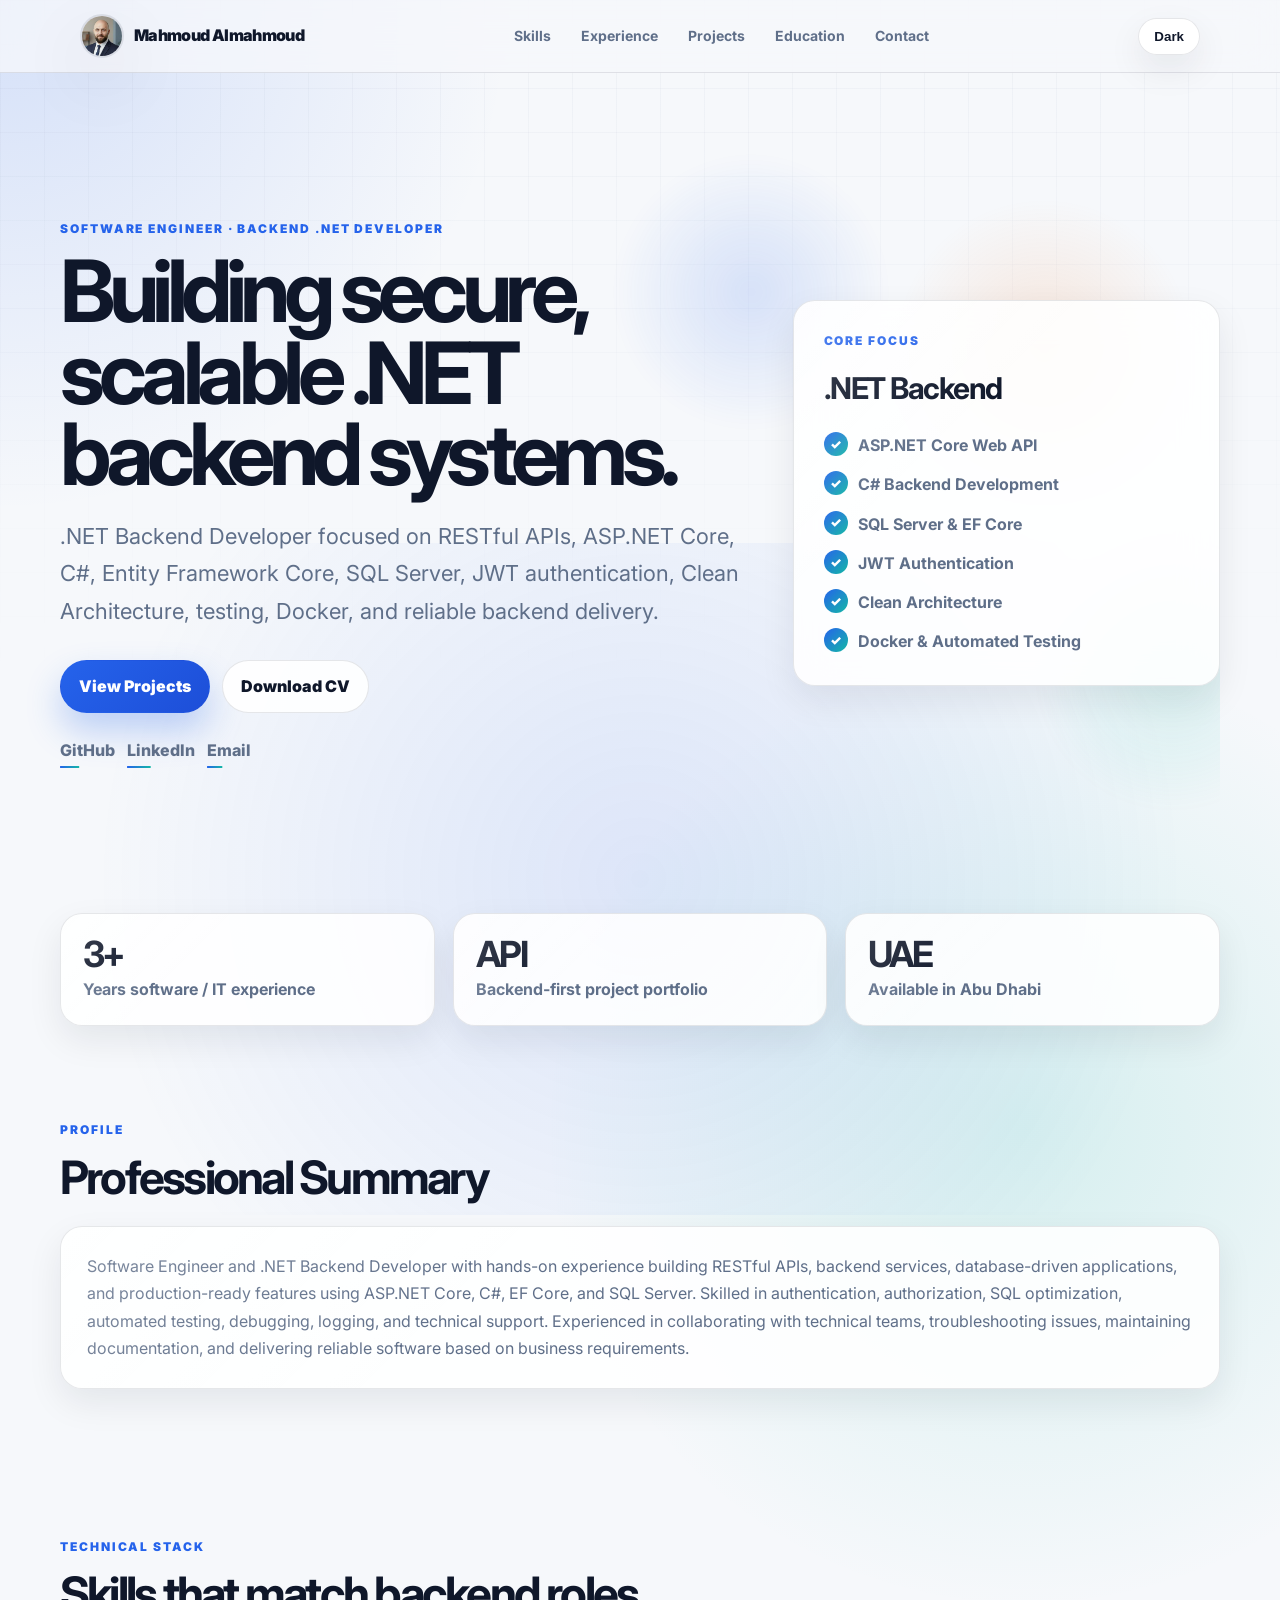
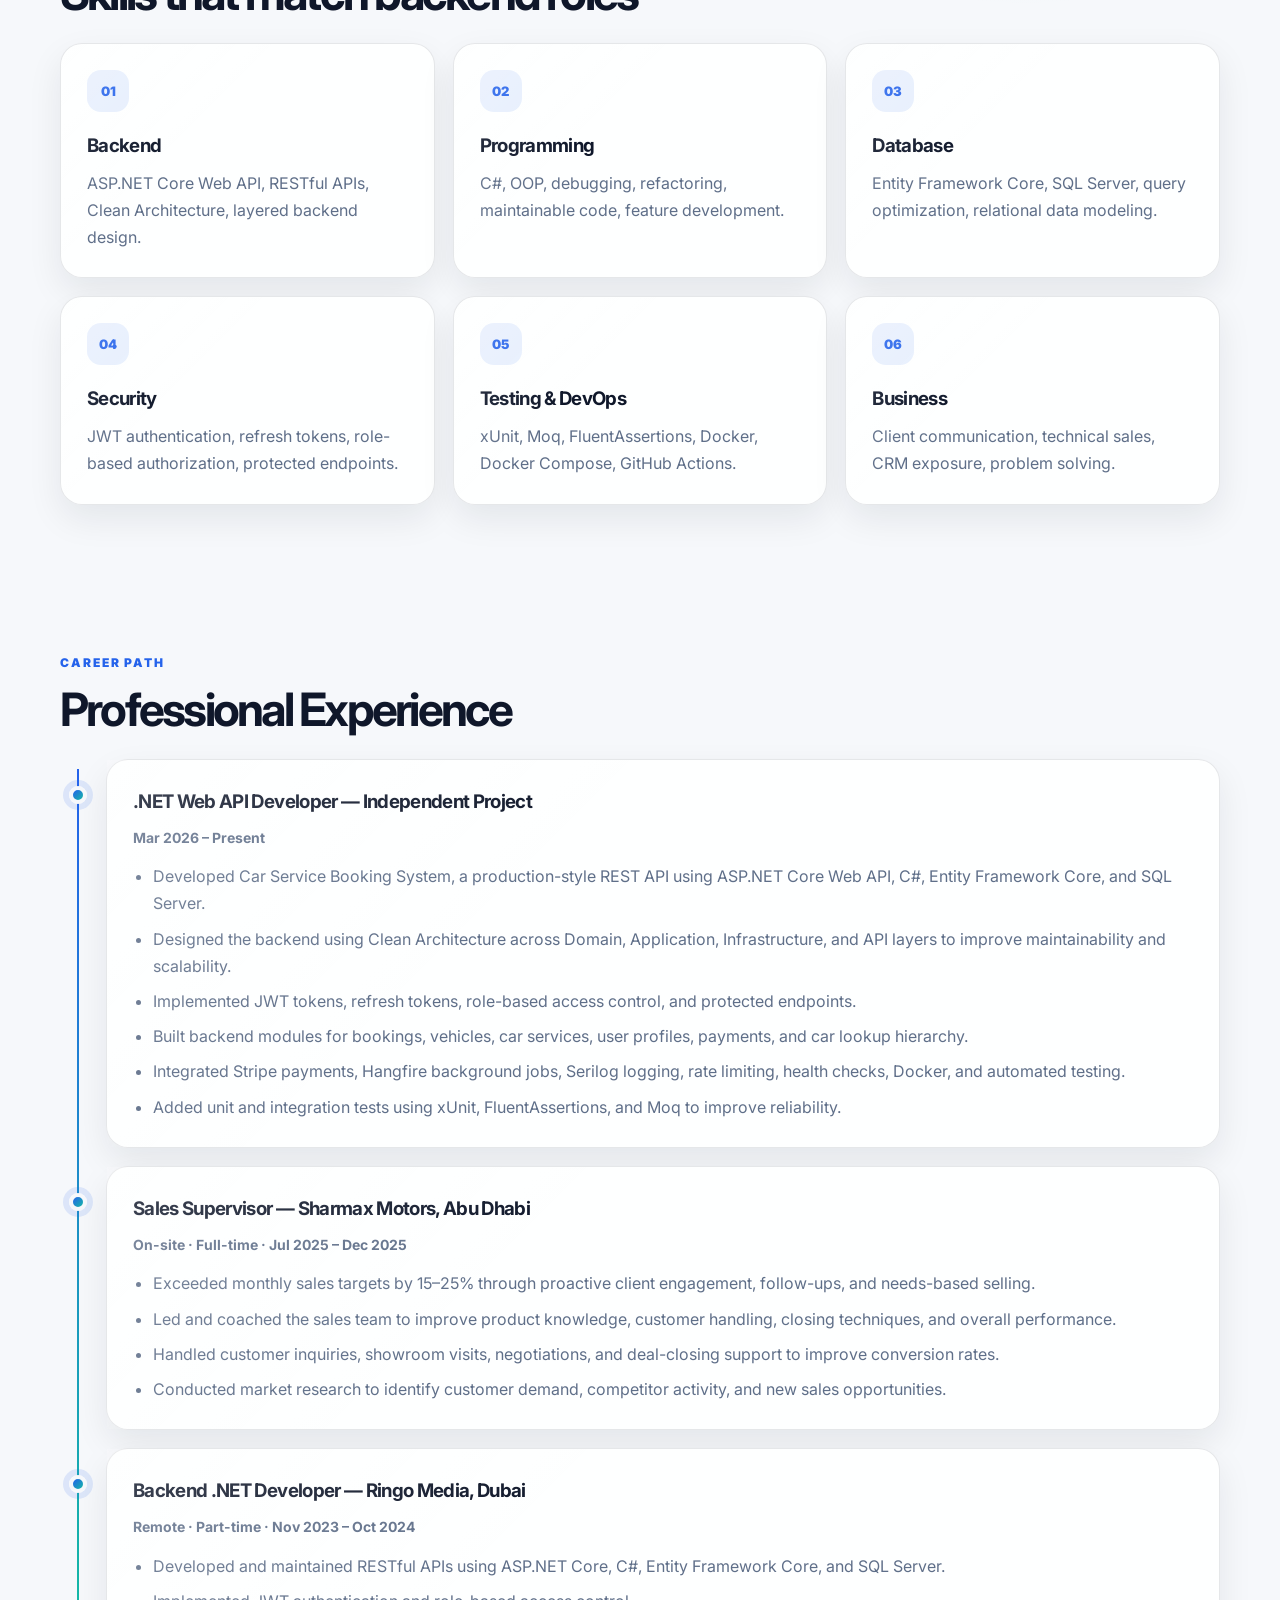
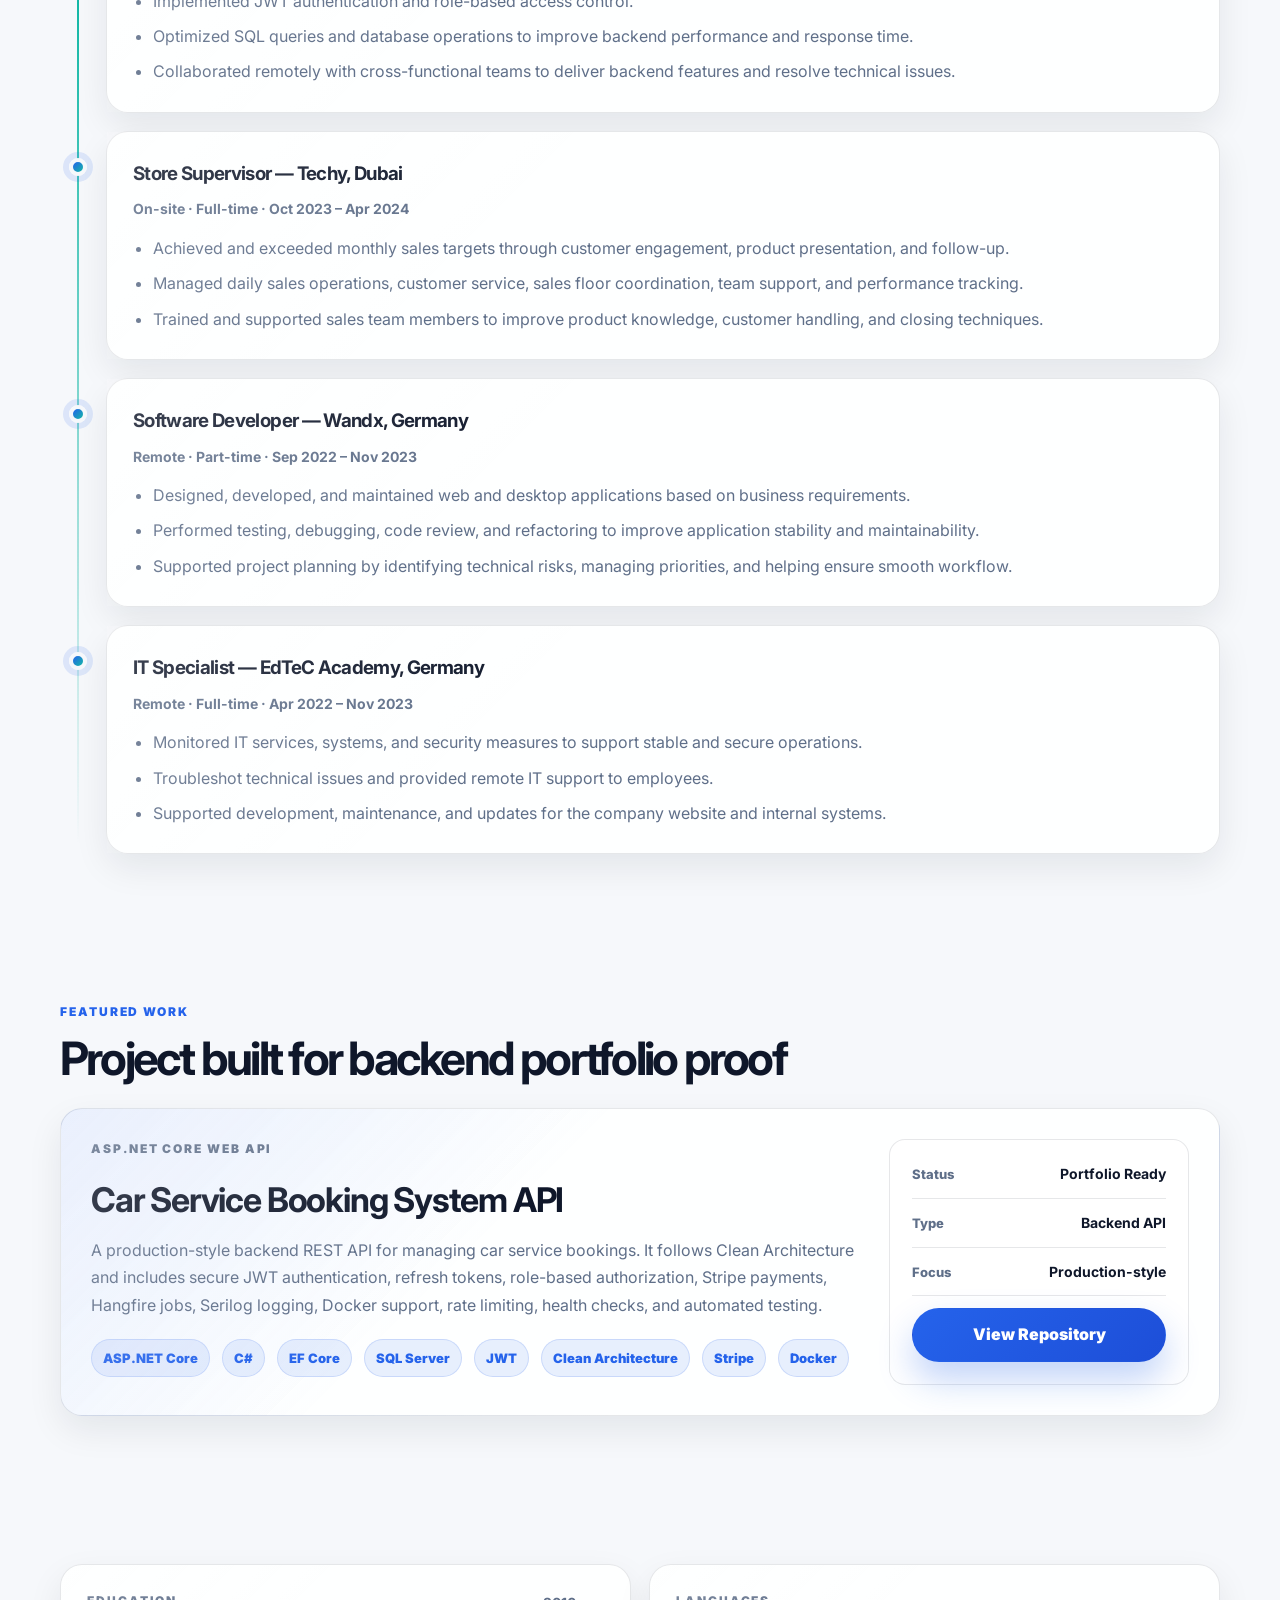
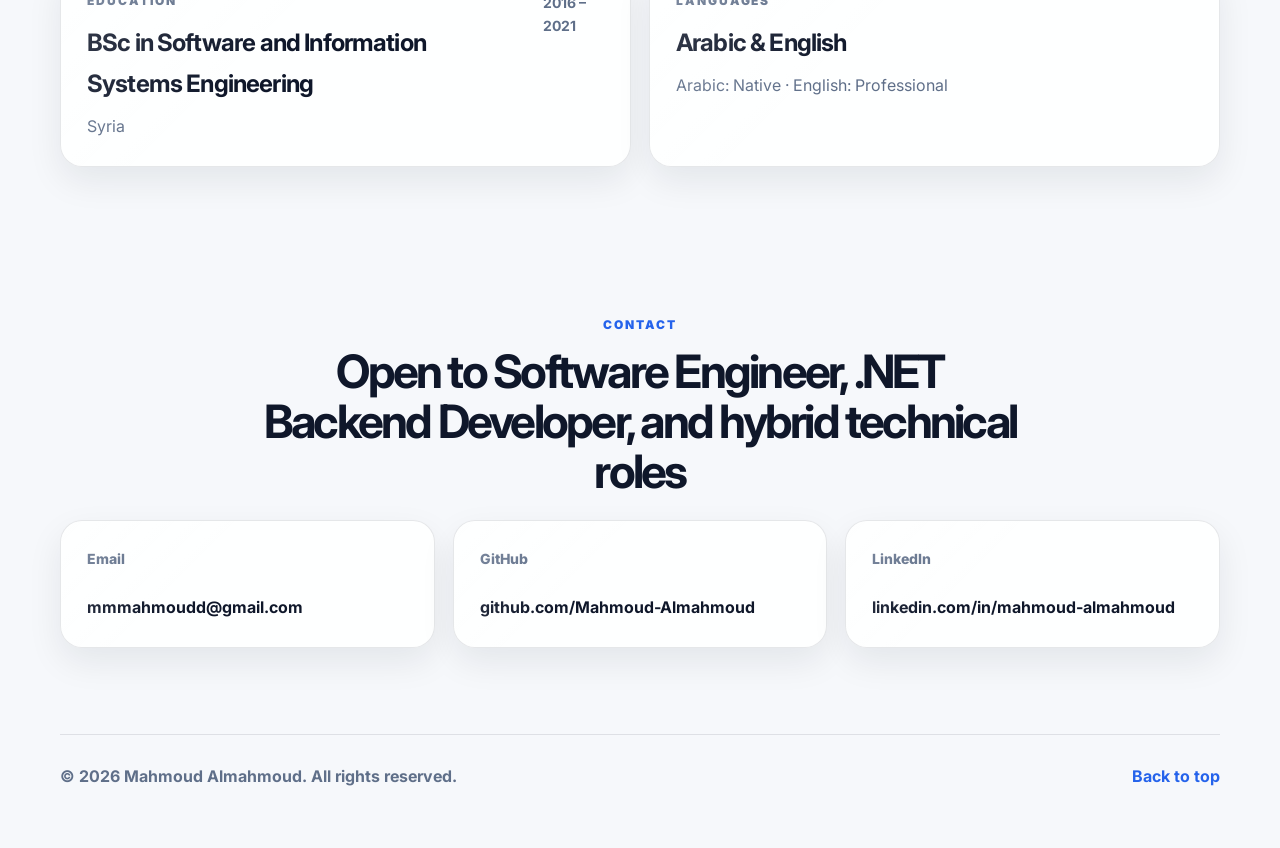
==== commit 88d7d7ac: "update contact info" ====
--- a/index.html
+++ b/index.html
@@ -5,7 +5,7 @@
   <meta name="viewport" content="width=device-width, initial-scale=1.0" />
   <meta name="theme-color" content="#0f172a" />
 
-  <title>Mahmoud Almahmoud | .NET Backend Developer</title>
+  <title>Mahmoud Almahmoud | Software Engineer - .NET Backend Developer</title>
   <meta
     name="description"
     content="Portfolio of Mahmoud Almahmoud, a .NET Backend Developer in Abu Dhabi specializing in ASP.NET Core Web API, C#, EF Core, SQL Server, JWT authentication, Docker, testing, and Clean Architecture."
@@ -55,7 +55,7 @@
       </div>
 
       <div class="hero-content" data-animate>
-        <p class="eyebrow">Abu Dhabi, UAE · Backend Development · IT</p>
+        <p class="eyebrow">Software Engineer · Backend .NET Developer</p>
 
         <h1>Building secure, scalable .NET backend systems.</h1>
 
@@ -335,7 +335,7 @@
     <section id="contact" class="section contact-section">
       <div class="section-heading center" data-animate>
         <p class="eyebrow">Contact</p>
-        <h2 class="section-title">Open to .NET Backend, IT, and hybrid technical roles</h2>
+        <h2 class="section-title">Open to Software Engineer, .NET Backend Developer, and hybrid technical roles</h2>
       </div>
 
       <div class="contact-grid">
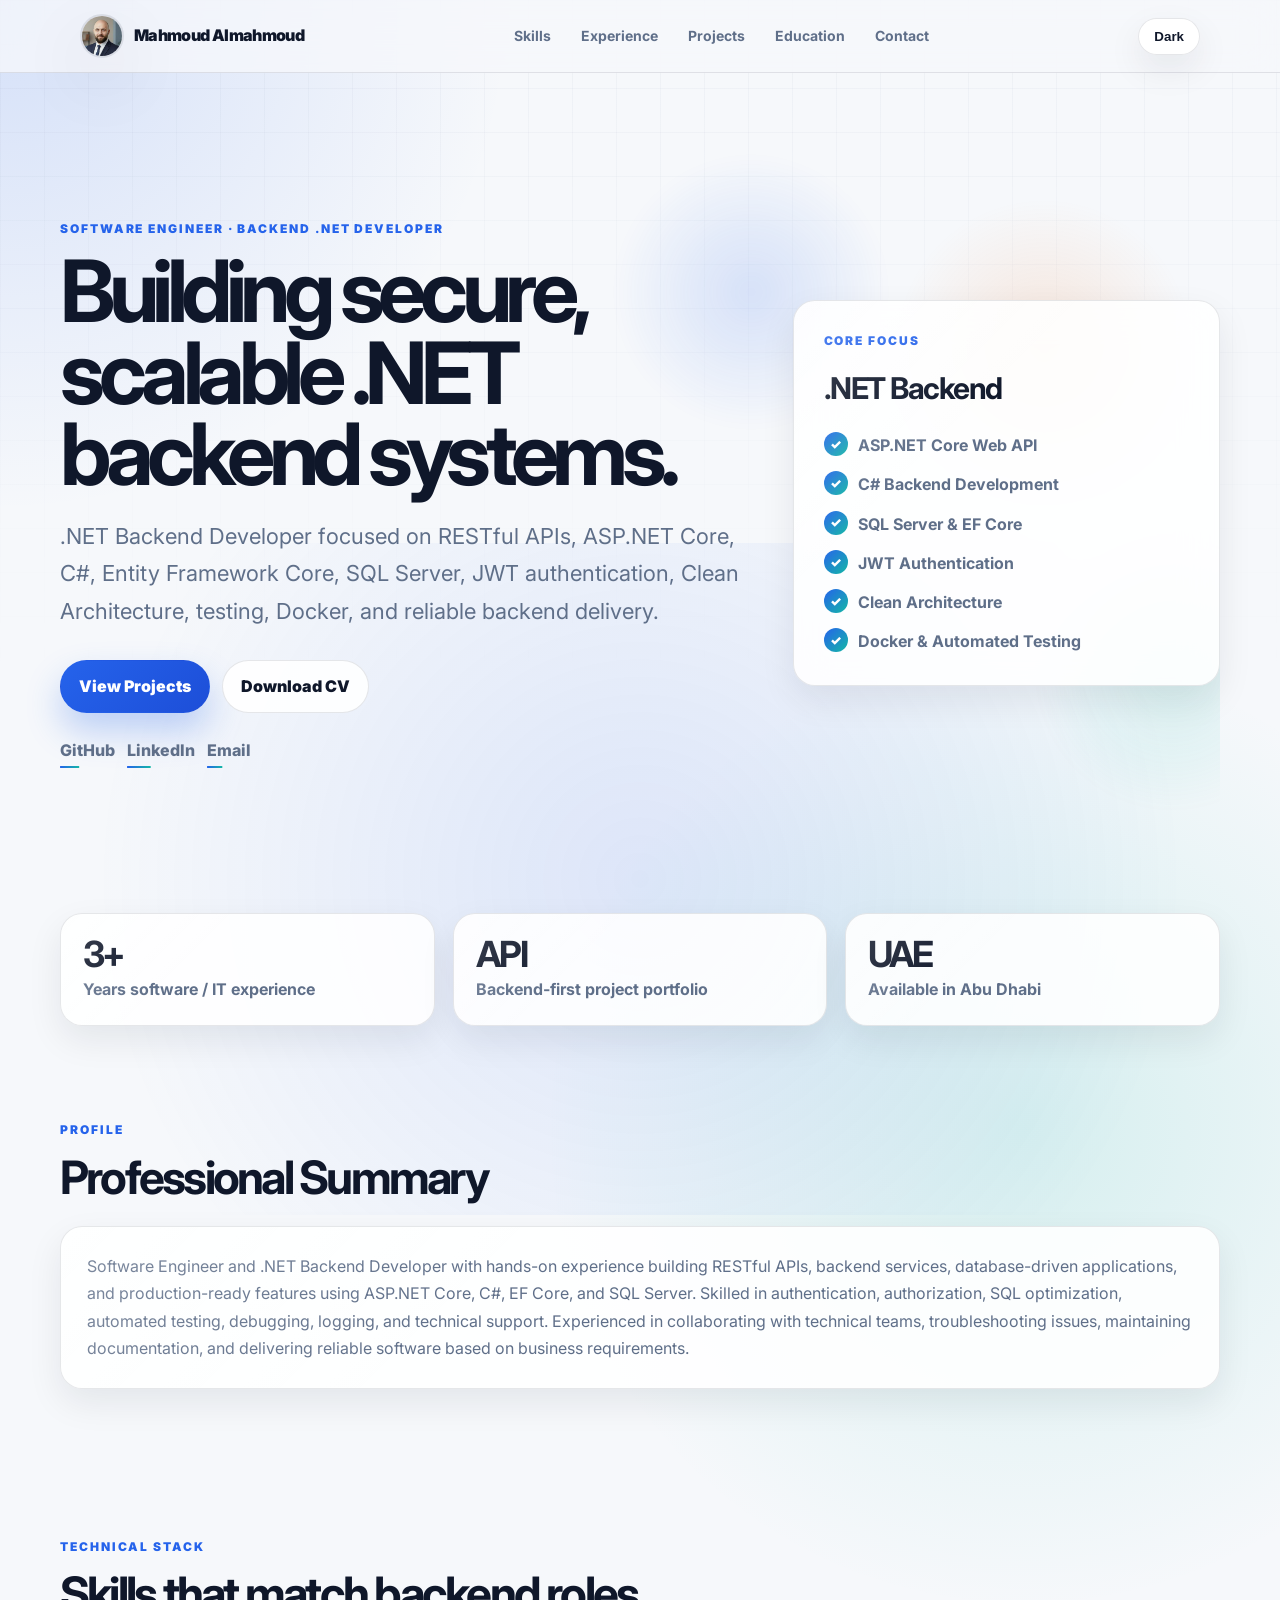
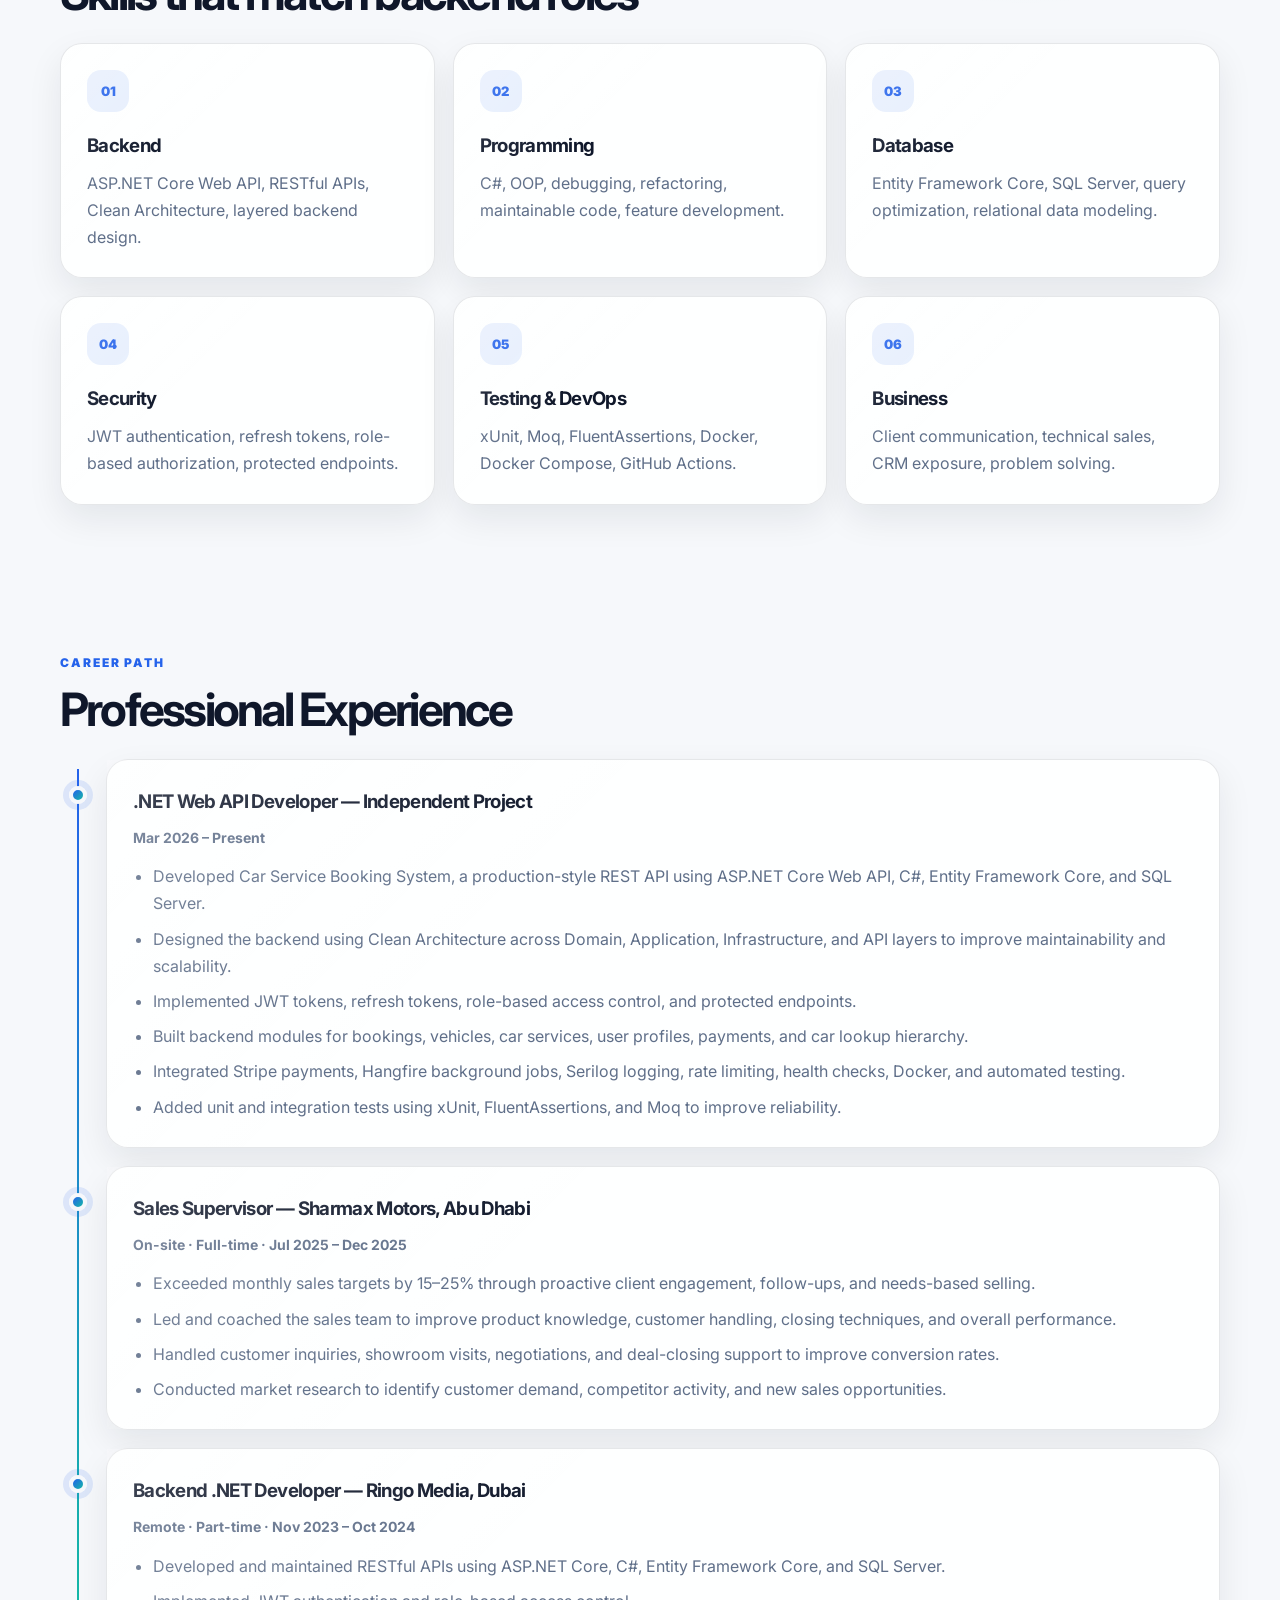
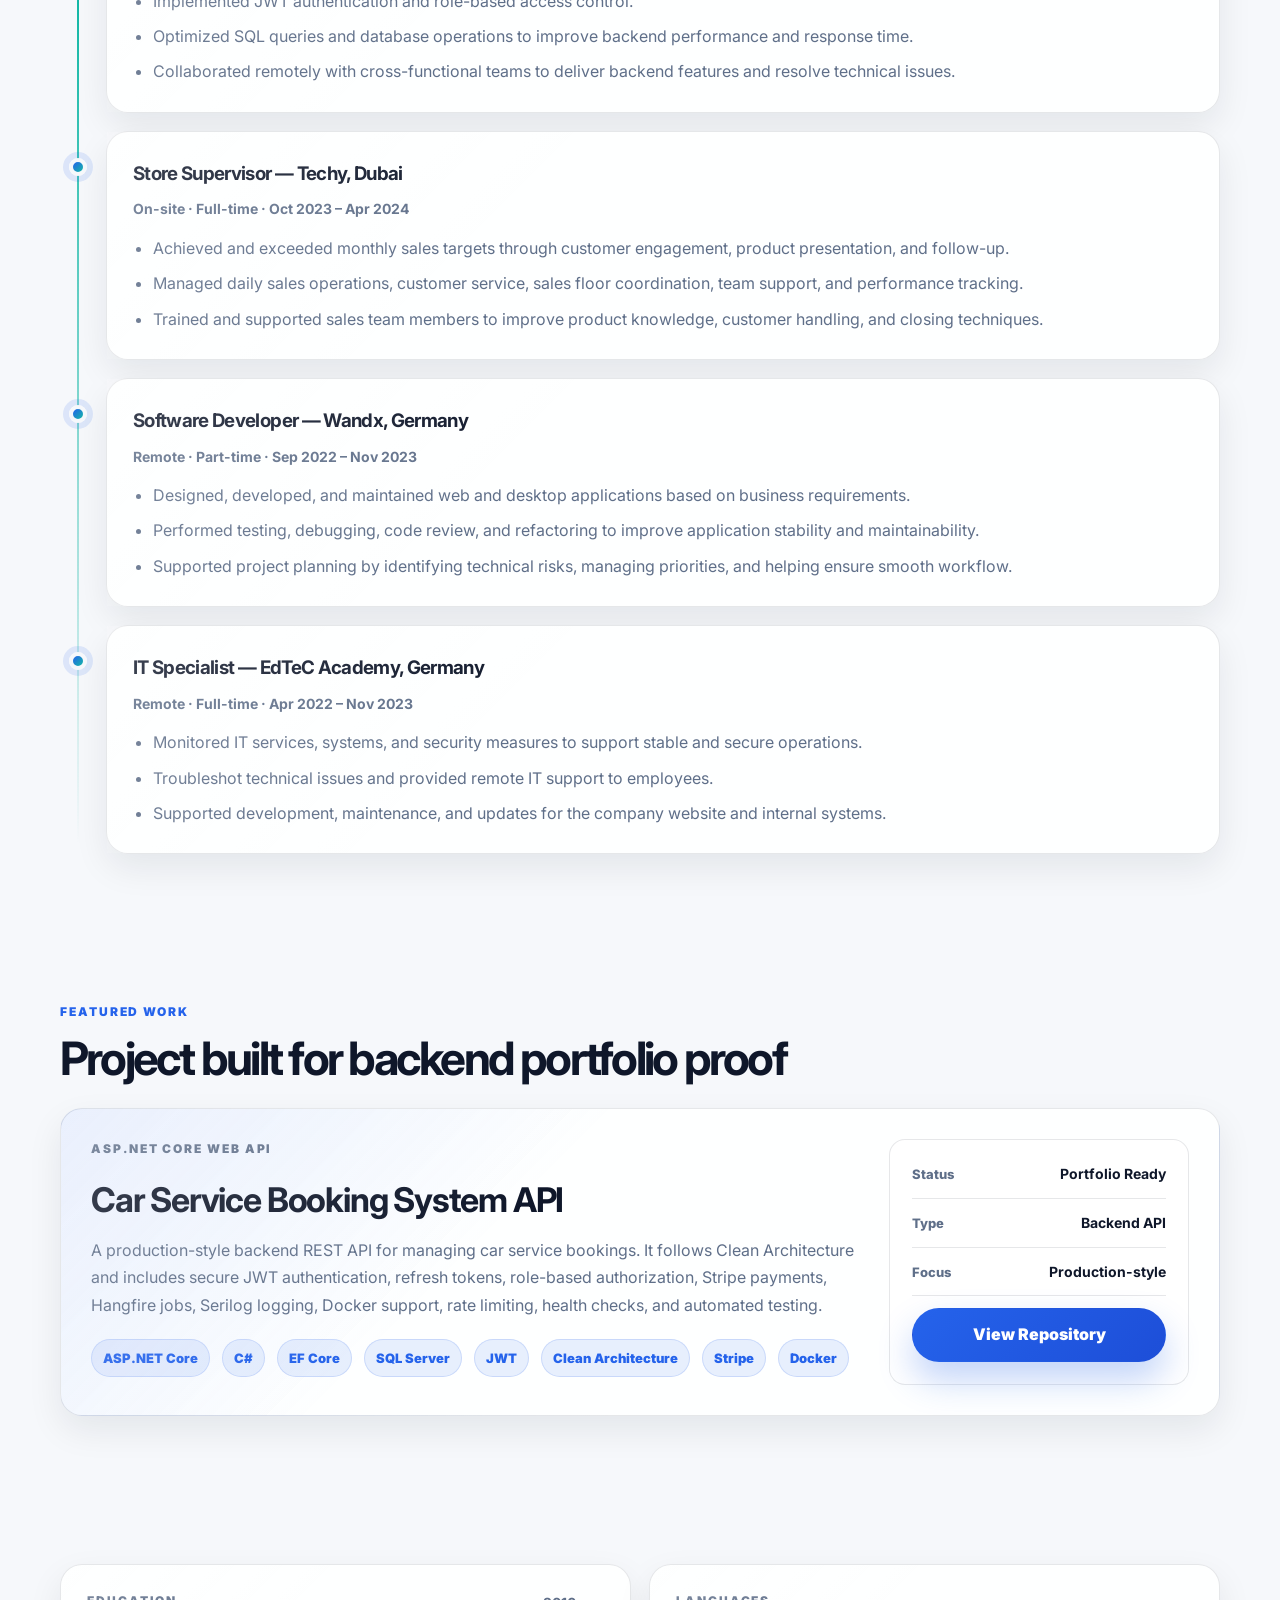
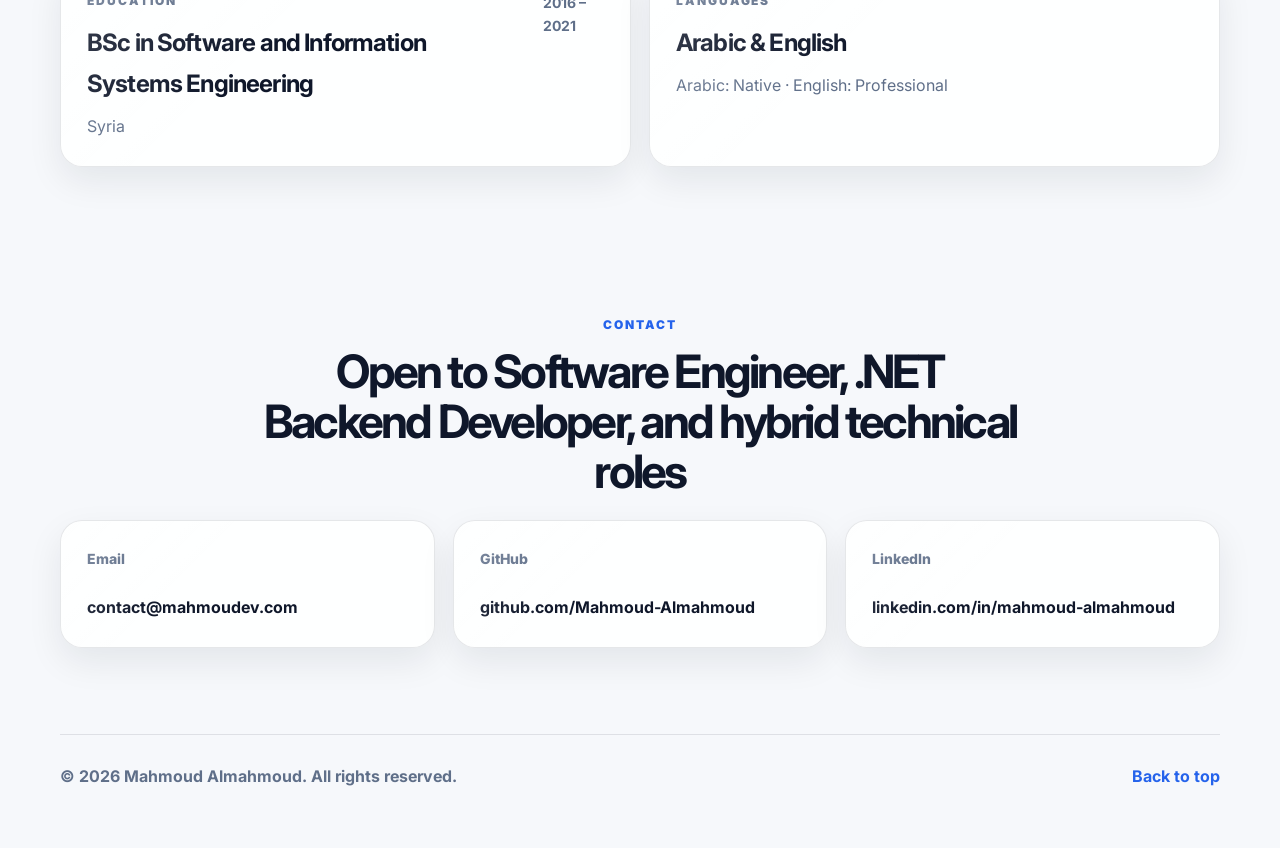
==== commit 6a9cbd98: "update contact email" ====
--- a/index.html
+++ b/index.html
@@ -72,7 +72,7 @@
         <div class="quick-links" aria-label="Profile links">
           <a href="https://github.com/Mahmoud-Almahmoud" target="_blank" rel="noopener">GitHub</a>
           <a href="https://www.linkedin.com/in/mahmoud-almahmoud" target="_blank" rel="noopener">LinkedIn</a>
-          <a href="mailto:mmmahmoudd@gmail.com">Email</a>
+          <a href="mailto:contact@mahmoudev.com">Email</a>
         </div>
       </div>
 
@@ -339,9 +339,9 @@
       </div>
 
       <div class="contact-grid">
-        <a class="contact-card" href="mailto:mmmahmoudd@gmail.com" data-animate>
+        <a class="contact-card" href="mailto:contact@mahmoudev.com" data-animate>
           <span>Email</span>
-          <strong>mmmahmoudd@gmail.com</strong>
+          <strong>contact@mahmoudev.com</strong>
         </a>
 
         <a class="contact-card" href="https://github.com/Mahmoud-Almahmoud" target="_blank" rel="noopener" data-animate>
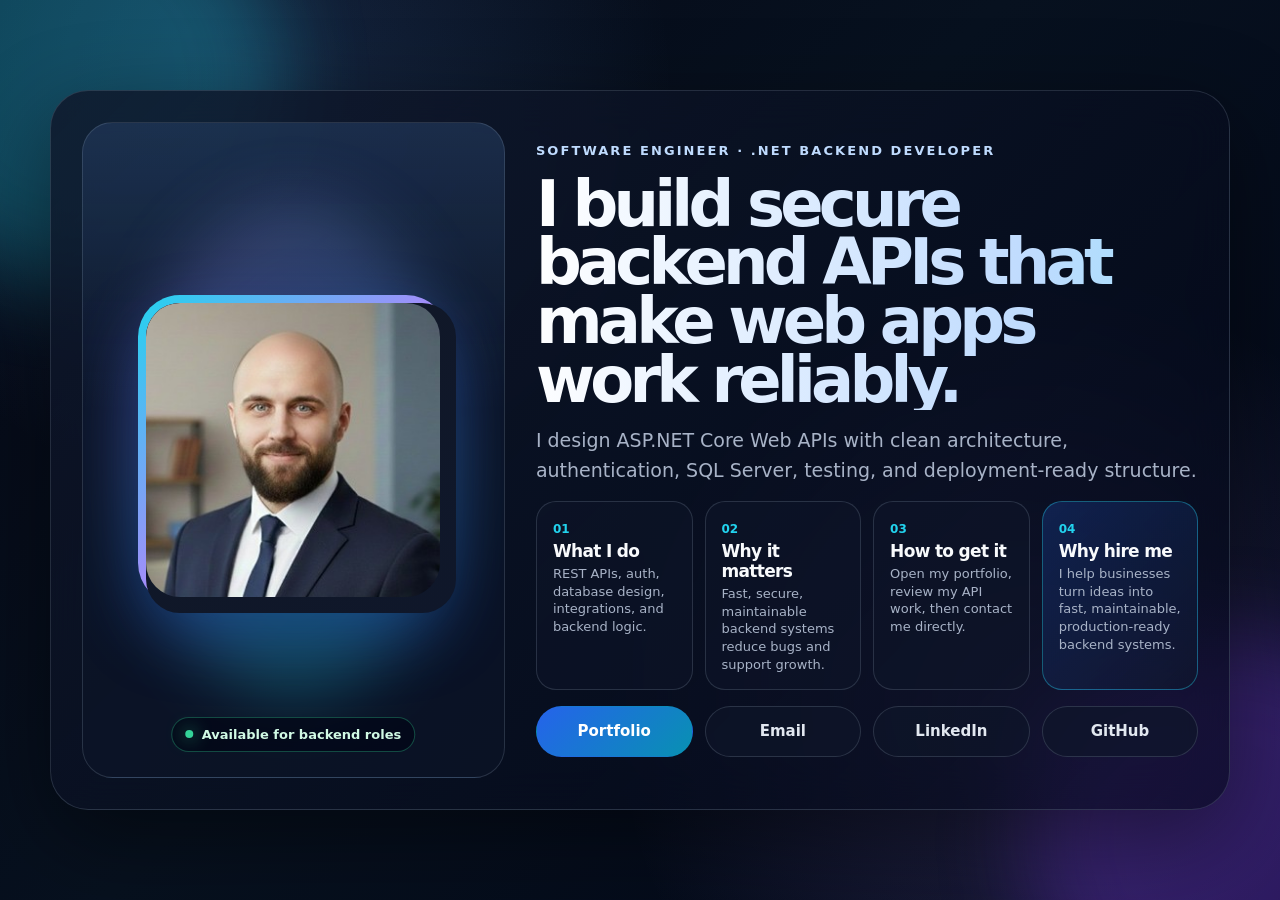
==== commit 1b7e82d0: "update readme, add landing page" ====
--- a/index.html
+++ b/index.html
@@ -1,367 +1,73 @@
 <!DOCTYPE html>
-<html lang="en" data-theme="light">
+<html lang="en">
 <head>
   <meta charset="UTF-8" />
   <meta name="viewport" content="width=device-width, initial-scale=1.0" />
-  <meta name="theme-color" content="#0f172a" />
-
-  <title>Mahmoud Almahmoud | Software Engineer - .NET Backend Developer</title>
-  <meta
-    name="description"
-    content="Portfolio of Mahmoud Almahmoud, a .NET Backend Developer in Abu Dhabi specializing in ASP.NET Core Web API, C#, EF Core, SQL Server, JWT authentication, Docker, testing, and Clean Architecture."
-  />
-
-  <link rel="preconnect" href="https://fonts.googleapis.com" />
-  <link rel="preconnect" href="https://fonts.gstatic.com" crossorigin />
-  <link href="https://fonts.googleapis.com/css2?family=Inter:wght@400;500;600;700;800;900&display=swap" rel="stylesheet" />
+  <meta name="description" content="Mahmoud Almahmoud - Software Engineer and .NET Backend Developer building secure APIs, authentication, databases, and clean backend systems." />
+  <title>Mahmoud Almahmoud | Software Engineer | .NET Backend Developer</title>
   <link rel="stylesheet" href="style.css" />
 </head>
+<body>
+  <div class="noise" aria-hidden="true"></div>
+  <div class="orb orb-one" aria-hidden="true"></div>
+  <div class="orb orb-two" aria-hidden="true"></div>
+  <div class="cursor-glow" id="cursorGlow" aria-hidden="true"></div>
 
-<body>
-  <a class="skip-link" href="#main">Skip to content</a>
-  <div class="scroll-progress" id="scrollProgress" aria-hidden="true"></div>
-
-  <header class="site-header">
-    <nav class="nav" aria-label="Main navigation">
-      <a href="#home" class="logo" aria-label="Mahmoud Almahmoud home">
-        <img class="logo-photo" src="assets/mahmoud.jpg" alt="Mahmoud Almahmoud photo" width="44" height="44" />
-        <span>Mahmoud Almahmoud</span>
-      </a>
-
-      <button class="menu-btn" id="menuToggle" type="button" aria-label="Open menu" aria-expanded="false" aria-controls="navLinks">
-        <span></span>
-        <span></span>
-        <span></span>
-      </button>
-
-      <div class="nav-links" id="navLinks">
-        <a href="#skills">Skills</a>
-        <a href="#experience">Experience</a>
-        <a href="#projects">Projects</a>
-        <a href="#education">Education</a>
-        <a href="#contact">Contact</a>
+  <main class="page-shell">
+    <section class="hero-card reveal">
+      <div class="photo-panel" aria-label="Profile photo">
+        <div class="photo-ring">
+          <img class="profile-photo" src="assets/mahmoud.jpg" alt="Mahmoud Almahmoud portrait" />
+          <span class="photo-fallback">MA</span>
+        </div>
+        <div class="status-pill"><span></span> Available for backend roles</div>
       </div>
 
-      <button id="themeToggle" class="theme-btn" type="button" aria-label="Switch color theme">Dark</button>
-    </nav>
-  </header>
+      <div class="content-panel">
+        <p class="eyebrow">Software Engineer · .NET Backend Developer</p>
 
-  <main id="main">
-    <section id="home" class="hero section">
-      <div class="hero-bg" aria-hidden="true">
-        <span class="orb orb-one"></span>
-        <span class="orb orb-two"></span>
-        <span class="grid-glow"></span>
-      </div>
+        <h1>I build secure backend APIs that make web apps work reliably.</h1>
 
-      <div class="hero-content" data-animate>
-        <p class="eyebrow">Software Engineer · Backend .NET Developer</p>
-
-        <h1>Building secure, scalable .NET backend systems.</h1>
-
-        <p class="headline">
-          .NET Backend Developer focused on RESTful APIs, ASP.NET Core, C#, Entity Framework Core,
-          SQL Server, JWT authentication, Clean Architecture, testing, Docker, and reliable backend delivery.
+        <p class="summary">
+          I design ASP.NET Core Web APIs with clean architecture, authentication, SQL Server, testing, and deployment-ready structure.
         </p>
 
-        <div class="hero-actions">
-          <a class="btn primary" href="#projects">View Projects</a>
-          <a class="btn secondary" href="Mahmoud-Almahmoud-CV.pdf" target="_blank" rel="noopener">Download CV</a>
+        <div class="answer-grid" aria-label="Quick answers">
+          <article class="answer-card">
+            <span>01</span>
+            <h2>What I do</h2>
+            <p>REST APIs, auth, database design, integrations, and backend logic.</p>
+          </article>
+
+          <article class="answer-card">
+            <span>02</span>
+            <h2>Why it matters</h2>
+            <p>Fast, secure, maintainable backend systems reduce bugs and support growth.</p>
+          </article>
+
+          <article class="answer-card">
+            <span>03</span>
+            <h2>How to get it</h2>
+            <p>Open my portfolio, review my API work, then contact me directly.</p>
+          </article>
+
+          <article class="answer-card highlight-card">
+            <span>04</span>
+            <h2>Why hire me</h2>
+            <p>I help businesses turn ideas into fast, maintainable, production-ready backend systems.</p>
+          </article>
         </div>
 
-        <div class="quick-links" aria-label="Profile links">
-          <a href="https://github.com/Mahmoud-Almahmoud" target="_blank" rel="noopener">GitHub</a>
-          <a href="https://www.linkedin.com/in/mahmoud-almahmoud" target="_blank" rel="noopener">LinkedIn</a>
-          <a href="mailto:contact@mahmoudev.com">Email</a>
-        </div>
-      </div>
-
-      <aside class="hero-card glass-card" data-animate>
-        <p class="card-kicker">Core Focus</p>
-        <h2>.NET Backend</h2>
-        <ul class="check-list">
-          <li>ASP.NET Core Web API</li>
-          <li>C# Backend Development</li>
-          <li>SQL Server & EF Core</li>
-          <li>JWT Authentication</li>
-          <li>Clean Architecture</li>
-          <li>Docker & Automated Testing</li>
-        </ul>
-      </aside>
-    </section>
-
-    <section class="section compact-section" aria-label="Professional highlights">
-      <div class="stats-grid">
-        <article class="stat-card" data-animate>
-          <strong>3+</strong>
-          <span>Years software / IT experience</span>
-        </article>
-        <article class="stat-card" data-animate>
-          <strong>API</strong>
-          <span>Backend-first project portfolio</span>
-        </article>
-        <article class="stat-card" data-animate>
-          <strong>UAE</strong>
-          <span>Available in Abu Dhabi</span>
-        </article>
-      </div>
-    </section>
-
-    <section class="section" data-animate>
-      <div class="section-heading">
-        <p class="eyebrow">Profile</p>
-        <h2 class="section-title">Professional Summary</h2>
-      </div>
-
-      <div class="card rich-card">
-        <p>
-          Software Engineer and .NET Backend Developer with hands-on experience building RESTful APIs, 
-          backend services, database-driven applications, and production-ready features using ASP.NET Core, 
-          C#, EF Core, and SQL Server. Skilled in authentication, authorization, SQL optimization, 
-          automated testing, debugging, logging, and technical support. Experienced in collaborating 
-          with technical teams, troubleshooting issues, maintaining documentation, and delivering reliable 
-          software based on business requirements.
-        </p>
-      </div>
-    </section>
-
-    <section id="skills" class="section">
-      <div class="section-heading" data-animate>
-        <p class="eyebrow">Technical stack</p>
-        <h2 class="section-title">Skills that match backend roles</h2>
-      </div>
-
-      <div class="skills-grid">
-        <article class="skill-card" data-animate>
-          <span class="skill-icon">01</span>
-          <h3>Backend</h3>
-          <p>ASP.NET Core Web API, RESTful APIs, Clean Architecture, layered backend design.</p>
-        </article>
-
-        <article class="skill-card" data-animate>
-          <span class="skill-icon">02</span>
-          <h3>Programming</h3>
-          <p>C#, OOP, debugging, refactoring, maintainable code, feature development.</p>
-        </article>
-
-        <article class="skill-card" data-animate>
-          <span class="skill-icon">03</span>
-          <h3>Database</h3>
-          <p>Entity Framework Core, SQL Server, query optimization, relational data modeling.</p>
-        </article>
-
-        <article class="skill-card" data-animate>
-          <span class="skill-icon">04</span>
-          <h3>Security</h3>
-          <p>JWT authentication, refresh tokens, role-based authorization, protected endpoints.</p>
-        </article>
-
-        <article class="skill-card" data-animate>
-          <span class="skill-icon">05</span>
-          <h3>Testing & DevOps</h3>
-          <p>xUnit, Moq, FluentAssertions, Docker, Docker Compose, GitHub Actions.</p>
-        </article>
-
-        <article class="skill-card" data-animate>
-          <span class="skill-icon">06</span>
-          <h3>Business</h3>
-          <p>Client communication, technical sales, CRM exposure, problem solving.</p>
-        </article>
-      </div>
-    </section>
-
-    <section id="experience" class="section">
-      <div class="section-heading" data-animate>
-        <p class="eyebrow">Career path</p>
-        <h2 class="section-title">Professional Experience</h2>
-      </div>
-
-      <div class="timeline">
-        <article class="timeline-item" data-animate>
-          <div class="timeline-marker" aria-hidden="true"></div>
-          <div class="timeline-header">
-            <div>
-              <h3>.NET Web API Developer — Independent Project</h3>
-              <p class="meta">Mar 2026 – Present</p>
-            </div>
-          </div>
-          <ul>
-            <li>Developed Car Service Booking System, a production-style REST API using ASP.NET Core Web API, C#, Entity Framework Core, and SQL Server.</li>
-            <li>Designed the backend using Clean Architecture across Domain, Application, Infrastructure, and API layers to improve maintainability and scalability.</li>
-            <li>Implemented JWT tokens, refresh tokens, role-based access control, and protected endpoints.</li>
-            <li>Built backend modules for bookings, vehicles, car services, user profiles, payments, and car lookup hierarchy.</li>
-            <li>Integrated Stripe payments, Hangfire background jobs, Serilog logging, rate limiting, health checks, Docker, and automated testing.</li>
-            <li>Added unit and integration tests using xUnit, FluentAssertions, and Moq to improve reliability.</li>
-          </ul>
-        </article>
-
-        <article class="timeline-item" data-animate>
-          <div class="timeline-marker" aria-hidden="true"></div>
-          <div class="timeline-header">
-            <div>
-              <h3>Sales Supervisor — Sharmax Motors, Abu Dhabi</h3>
-              <p class="meta">On-site · Full-time · Jul 2025 – Dec 2025</p>
-            </div>
-          </div>
-          <ul>
-            <li>Exceeded monthly sales targets by 15–25% through proactive client engagement, follow-ups, and needs-based selling.</li>
-            <li>Led and coached the sales team to improve product knowledge, customer handling, closing techniques, and overall performance.</li>
-            <li>Handled customer inquiries, showroom visits, negotiations, and deal-closing support to improve conversion rates.</li>
-            <li>Conducted market research to identify customer demand, competitor activity, and new sales opportunities.</li>
-          </ul>
-        </article>
-
-        <article class="timeline-item" data-animate>
-          <div class="timeline-marker" aria-hidden="true"></div>
-          <div class="timeline-header">
-            <div>
-              <h3>Backend .NET Developer — Ringo Media, Dubai</h3>
-              <p class="meta">Remote · Part-time · Nov 2023 – Oct 2024</p>
-            </div>
-          </div>
-          <ul>
-            <li>Developed and maintained RESTful APIs using ASP.NET Core, C#, Entity Framework Core, and SQL Server.</li>
-            <li>Implemented JWT authentication and role-based access control.</li>
-            <li>Optimized SQL queries and database operations to improve backend performance and response time.</li>
-            <li>Collaborated remotely with cross-functional teams to deliver backend features and resolve technical issues.</li>
-          </ul>
-        </article>
-
-        <article class="timeline-item" data-animate>
-          <div class="timeline-marker" aria-hidden="true"></div>
-          <div class="timeline-header">
-            <div>
-              <h3>Store Supervisor — Techy, Dubai</h3>
-              <p class="meta">On-site · Full-time · Oct 2023 – Apr 2024</p>
-            </div>
-          </div>
-          <ul>
-            <li>Achieved and exceeded monthly sales targets through customer engagement, product presentation, and follow-up.</li>
-            <li>Managed daily sales operations, customer service, sales floor coordination, team support, and performance tracking.</li>
-            <li>Trained and supported sales team members to improve product knowledge, customer handling, and closing techniques.</li>
-          </ul>
-        </article>
-
-        <article class="timeline-item" data-animate>
-          <div class="timeline-marker" aria-hidden="true"></div>
-          <div class="timeline-header">
-            <div>
-              <h3>Software Developer — Wandx, Germany</h3>
-              <p class="meta">Remote · Part-time · Sep 2022 – Nov 2023</p>
-            </div>
-          </div>
-          <ul>
-            <li>Designed, developed, and maintained web and desktop applications based on business requirements.</li>
-            <li>Performed testing, debugging, code review, and refactoring to improve application stability and maintainability.</li>
-            <li>Supported project planning by identifying technical risks, managing priorities, and helping ensure smooth workflow.</li>
-          </ul>
-        </article>
-
-        <article class="timeline-item" data-animate>
-          <div class="timeline-marker" aria-hidden="true"></div>
-          <div class="timeline-header">
-            <div>
-              <h3>IT Specialist — EdTeC Academy, Germany</h3>
-              <p class="meta">Remote · Full-time · Apr 2022 – Nov 2023</p>
-            </div>
-          </div>
-          <ul>
-            <li>Monitored IT services, systems, and security measures to support stable and secure operations.</li>
-            <li>Troubleshot technical issues and provided remote IT support to employees.</li>
-            <li>Supported development, maintenance, and updates for the company website and internal systems.</li>
-          </ul>
-        </article>
-      </div>
-    </section>
-
-    <section id="projects" class="section">
-      <div class="section-heading" data-animate>
-        <p class="eyebrow">Featured work</p>
-        <h2 class="section-title">Project built for backend portfolio proof</h2>
-      </div>
-
-      <article class="project-card" data-animate>
-        <div class="project-content">
-          <p class="eyebrow">ASP.NET Core Web API</p>
-          <h3>Car Service Booking System API</h3>
-          <p>
-            A production-style backend REST API for managing car service bookings. It follows Clean Architecture
-            and includes secure JWT authentication, refresh tokens, role-based authorization, Stripe payments,
-            Hangfire jobs, Serilog logging, Docker support, rate limiting, health checks, and automated testing.
-          </p>
-
-          <div class="tags" aria-label="Project technologies">
-            <span>ASP.NET Core</span>
-            <span>C#</span>
-            <span>EF Core</span>
-            <span>SQL Server</span>
-            <span>JWT</span>
-            <span>Clean Architecture</span>
-            <span>Stripe</span>
-            <span>Docker</span>
-          </div>
-        </div>
-
-        <div class="project-panel">
-          <div class="panel-line"><span>Status</span><strong>Portfolio Ready</strong></div>
-          <div class="panel-line"><span>Type</span><strong>Backend API</strong></div>
-          <div class="panel-line"><span>Focus</span><strong>Production-style</strong></div>
-          <a class="btn primary full" href="https://github.com/Mahmoud-Almahmoud/CarServiceBookingSystem" target="_blank" rel="noopener">
-            View Repository
-          </a>
-        </div>
-      </article>
-    </section>
-
-    <section id="education" class="section two-column-section">
-      <div class="card split-card" data-animate>
-        <div>
-          <p class="eyebrow">Education</p>
-          <h2>BSc in Software and Information Systems Engineering</h2>
-          <p>Syria</p>
-        </div>
-        <p class="meta">2016 – 2021</p>
-      </div>
-
-      <div class="card split-card" data-animate>
-        <div>
-          <p class="eyebrow">Languages</p>
-          <h2>Arabic & English</h2>
-          <p>Arabic: Native · English: Professional</p>
-        </div>
-      </div>
-    </section>
-
-    <section id="contact" class="section contact-section">
-      <div class="section-heading center" data-animate>
-        <p class="eyebrow">Contact</p>
-        <h2 class="section-title">Open to Software Engineer, .NET Backend Developer, and hybrid technical roles</h2>
-      </div>
-
-      <div class="contact-grid">
-        <a class="contact-card" href="mailto:contact@mahmoudev.com" data-animate>
-          <span>Email</span>
-          <strong>contact@mahmoudev.com</strong>
-        </a>
-
-        <a class="contact-card" href="https://github.com/Mahmoud-Almahmoud" target="_blank" rel="noopener" data-animate>
-          <span>GitHub</span>
-          <strong>github.com/Mahmoud-Almahmoud</strong>
-        </a>
-
-        <a class="contact-card" href="https://www.linkedin.com/in/mahmoud-almahmoud" target="_blank" rel="noopener" data-animate>
-          <span>LinkedIn</span>
-          <strong>linkedin.com/in/mahmoud-almahmoud</strong>
-        </a>
+        <nav class="links" aria-label="Contact and profile links">
+          <a class="link-btn primary" href="https://www.mahmoudev.com/portfolio" target="_blank" rel="noopener noreferrer">Portfolio</a>
+          <a class="link-btn" href="mailto:contact@mahmoudev.com">Email</a>
+          <a class="link-btn" href="https://www.linkedin.com/in/mahmoud-almahmoud" target="_blank" rel="noopener noreferrer">LinkedIn</a>
+          <a class="link-btn" href="https://github.com/Mahmoud-Almahmoud" target="_blank" rel="noopener noreferrer">GitHub</a>
+        </nav>
       </div>
     </section>
   </main>
 
-  <footer class="footer">
-    <p>© <span id="year"></span> Mahmoud Almahmoud. All rights reserved.</p>
-    <a href="#home">Back to top</a>
-  </footer>
-
   <script src="script.js"></script>
 </body>
 </html>
--- a/style.css
+++ b/style.css
@@ -1,1007 +1,439 @@
 :root {
-  color-scheme: light;
-  --bg: #f6f8fb;
-  --bg-soft: #eef4ff;
-  --surface: rgba(255, 255, 255, 0.88);
-  --surface-solid: #ffffff;
-  --text: #0f172a;
-  --muted: #5f6f89;
-  --border: rgba(15, 23, 42, 0.10);
-  --primary: #2563eb;
-  --primary-strong: #1d4ed8;
-  --accent: #14b8a6;
-  --danger: #f97316;
-  --shadow: 0 24px 70px rgba(15, 23, 42, 0.10);
-  --shadow-soft: 0 14px 35px rgba(15, 23, 42, 0.08);
-  --radius-xl: 30px;
-  --radius-lg: 22px;
-  --radius-md: 16px;
-  --container: 1160px;
-}
-
-[data-theme="dark"] {
-  color-scheme: dark;
-  --bg: #08111f;
-  --bg-soft: #101b2f;
-  --surface: rgba(15, 23, 42, 0.76);
-  --surface-solid: #111827;
+  --bg: #050816;
+  --surface: rgba(15, 23, 42, 0.72);
+  --surface-strong: rgba(17, 24, 39, 0.92);
   --text: #f8fafc;
   --muted: #a8b3c7;
-  --border: rgba(226, 232, 240, 0.12);
-  --primary: #60a5fa;
-  --primary-strong: #3b82f6;
-  --accent: #2dd4bf;
-  --danger: #fb923c;
-  --shadow: 0 24px 70px rgba(0, 0, 0, 0.34);
-  --shadow-soft: 0 14px 35px rgba(0, 0, 0, 0.28);
-}
-
-* {
-  box-sizing: border-box;
-}
-
-html {
-  scroll-behavior: smooth;
-  scroll-padding-top: 92px;
-}
-
+  --line: rgba(148, 163, 184, 0.22);
+  --blue: #60a5fa;
+  --cyan: #22d3ee;
+  --violet: #a78bfa;
+  --green: #34d399;
+  --shadow: 0 28px 90px rgba(0, 0, 0, 0.46);
+}
+
+* { box-sizing: border-box; }
+
+html,
 body {
+  width: 100%;
+  height: 100%;
   margin: 0;
-  min-height: 100vh;
-  font-family: "Inter", Arial, Helvetica, sans-serif;
+  overflow: hidden;
+}
+
+body {
+  font-family: Inter, ui-sans-serif, system-ui, -apple-system, BlinkMacSystemFont, "Segoe UI", sans-serif;
+  color: var(--text);
   background:
-    radial-gradient(circle at top left, rgba(37, 99, 235, 0.16), transparent 32rem),
-    radial-gradient(circle at 80% 20%, rgba(20, 184, 166, 0.14), transparent 30rem),
-    var(--bg);
-  color: var(--text);
-  line-height: 1.7;
-  overflow-x: hidden;
-}
-
-body.menu-open {
-  overflow: hidden;
-}
-
-body::before {
-  content: "";
+    radial-gradient(circle at 20% 10%, rgba(96, 165, 250, 0.18), transparent 32%),
+    radial-gradient(circle at 82% 80%, rgba(167, 139, 250, 0.2), transparent 34%),
+    linear-gradient(135deg, #050816 0%, #07111f 46%, #020617 100%);
+}
+
+a { color: inherit; text-decoration: none; }
+
+.noise {
   position: fixed;
   inset: 0;
   pointer-events: none;
-  background-image: linear-gradient(rgba(148, 163, 184, 0.08) 1px, transparent 1px), linear-gradient(90deg, rgba(148, 163, 184, 0.08) 1px, transparent 1px);
-  background-size: 44px 44px;
-  mask-image: linear-gradient(to bottom, black, transparent 75%);
-  z-index: -2;
-}
-
-body::after {
+  opacity: 0.18;
+  background-image: linear-gradient(rgba(255,255,255,0.05) 1px, transparent 1px), linear-gradient(90deg, rgba(255,255,255,0.05) 1px, transparent 1px);
+  background-size: 42px 42px;
+  mask-image: radial-gradient(circle at center, black, transparent 76%);
+}
+
+.orb {
+  position: fixed;
+  width: 32vw;
+  aspect-ratio: 1;
+  border-radius: 999px;
+  filter: blur(44px);
+  opacity: 0.52;
+  pointer-events: none;
+  animation: drift 12s ease-in-out infinite alternate;
+}
+
+.orb-one {
+  top: -14vh;
+  left: -10vw;
+  background: rgba(34, 211, 238, 0.55);
+}
+
+.orb-two {
+  right: -12vw;
+  bottom: -16vh;
+  background: rgba(124, 58, 237, 0.58);
+  animation-delay: -5s;
+}
+
+.cursor-glow {
+  position: fixed;
+  width: 360px;
+  height: 360px;
+  border-radius: 50%;
+  background: radial-gradient(circle, rgba(96, 165, 250, 0.16), transparent 62%);
+  transform: translate(-50%, -50%);
+  pointer-events: none;
+  opacity: 0;
+  transition: opacity 0.25s ease;
+}
+
+.page-shell {
+  position: relative;
+  z-index: 2;
+  width: 100%;
+  height: 100dvh;
+  padding: clamp(14px, 2vw, 30px);
+  display: grid;
+  place-items: center;
+}
+
+.hero-card {
+  width: min(1180px, 100%);
+  height: min(720px, calc(100dvh - clamp(28px, 4vw, 60px)));
+  min-height: 520px;
+  display: grid;
+  grid-template-columns: minmax(280px, 0.78fr) minmax(0, 1.22fr);
+  gap: clamp(18px, 2.4vw, 34px);
+  padding: clamp(18px, 2.4vw, 34px);
+  border: 1px solid var(--line);
+  border-radius: clamp(24px, 3vw, 40px);
+  background: linear-gradient(135deg, rgba(15, 23, 42, 0.84), rgba(2, 6, 23, 0.62));
+  box-shadow: var(--shadow);
+  backdrop-filter: blur(22px);
+  overflow: hidden;
+}
+
+.photo-panel {
+  position: relative;
+  border: 1px solid var(--line);
+  border-radius: clamp(22px, 2.4vw, 34px);
+  background:
+    linear-gradient(180deg, rgba(96, 165, 250, 0.16), transparent 44%),
+    rgba(15, 23, 42, 0.58);
+  display: grid;
+  place-items: center;
+  padding: clamp(18px, 2.4vw, 30px);
+  overflow: hidden;
+}
+
+.photo-panel::before {
   content: "";
-  position: fixed;
-  inset: auto -10% -35% -10%;
-  height: 42rem;
-  pointer-events: none;
-  background: radial-gradient(circle, rgba(37, 99, 235, 0.12), transparent 65%);
-  z-index: -1;
-}
-
-img,
-svg {
-  max-width: 100%;
-}
-
-a {
-  color: inherit;
-  text-decoration: none;
-}
-
-p,
-h1,
-h2,
-h3 {
-  margin-top: 0;
-}
-
-p:last-child,
-ul:last-child {
-  margin-bottom: 0;
-}
-
-.skip-link {
-  position: fixed;
-  top: 12px;
-  left: 12px;
-  z-index: 999;
-  transform: translateY(-160%);
-  padding: 10px 14px;
-  border-radius: 999px;
-  background: var(--text);
-  color: var(--bg);
-  transition: transform 0.2s ease;
-}
-
-.skip-link:focus {
-  transform: translateY(0);
-}
-
-.scroll-progress {
-  position: fixed;
-  top: 0;
-  left: 0;
-  z-index: 120;
-  width: 0;
-  height: 3px;
-  background: linear-gradient(90deg, var(--primary), var(--accent));
-  box-shadow: 0 0 24px rgba(37, 99, 235, 0.5);
-}
-
-.site-header {
-  position: sticky;
-  top: 0;
-  z-index: 100;
-  border-bottom: 1px solid var(--border);
-  background: rgba(246, 248, 251, 0.78);
-  backdrop-filter: blur(18px);
-}
-
-[data-theme="dark"] .site-header {
-  background: rgba(8, 17, 31, 0.78);
-}
-
-.nav {
-  max-width: var(--container);
-  margin: 0 auto;
-  padding: 14px 20px;
-  display: grid;
-  grid-template-columns: auto 1fr auto;
-  align-items: center;
-  gap: 18px;
-}
-
-.logo {
+  position: absolute;
+  inset: 12%;
+  border-radius: 50%;
+  background: conic-gradient(from 180deg, var(--cyan), var(--violet), var(--blue), var(--cyan));
+  filter: blur(34px);
+  opacity: 0.26;
+  animation: spin 10s linear infinite;
+}
+
+.photo-ring {
+  position: relative;
+  width: min(30vw, 310px);
+  min-width: 210px;
+  aspect-ratio: 1;
+  border-radius: 42px;
+  padding: 8px;
+  background: linear-gradient(135deg, var(--cyan), var(--violet), var(--blue));
+  box-shadow: 0 28px 70px rgba(37, 99, 235, 0.32);
+  animation: floatPhoto 5.5s ease-in-out infinite;
+}
+
+.profile-photo,
+.photo-fallback {
+  width: 100%;
+  height: 100%;
+  border-radius: 34px;
+}
+
+.profile-photo {
+  display: block;
+  object-fit: cover;
+  background: #0f172a;
+  position: relative;
+  z-index: 2;
+}
+
+.photo-fallback {
+  position: absolute;
+  inset: 8px;
+  display: grid;
+  place-items: center;
+  background: linear-gradient(135deg, #111827, #0f172a);
+  font-size: clamp(56px, 8vw, 96px);
+  font-weight: 900;
+  letter-spacing: -0.08em;
+  z-index: 1;
+}
+
+.status-pill {
+  position: absolute;
+  left: 50%;
+  bottom: clamp(18px, 2vw, 28px);
+  transform: translateX(-50%);
+  width: max-content;
+  max-width: calc(100% - 28px);
   display: inline-flex;
   align-items: center;
-  gap: 10px;
-  font-weight: 900;
-  letter-spacing: -0.04em;
-}
-
-.logo-photo {
-  width: 44px;
-  height: 44px;
+  gap: 8px;
+  padding: 9px 13px;
+  border-radius: 999px;
+  border: 1px solid rgba(52, 211, 153, 0.32);
+  background: rgba(2, 6, 23, 0.72);
+  color: #d1fae5;
+  font-size: clamp(11px, 1.2vw, 13px);
+  font-weight: 700;
+  white-space: nowrap;
+}
+
+.status-pill span {
+  width: 8px;
+  height: 8px;
   border-radius: 50%;
-  object-fit: cover;
-  border: 2px solid var(--border);
-  box-shadow: var(--shadow);
-  flex-shrink: 0;
-}
-
-.logo-mark {
-  width: 40px;
-  height: 40px;
-  display: grid;
-  place-items: center;
-  border-radius: 14px;
-  color: white;
-  background: linear-gradient(135deg, var(--primary), var(--accent));
-  box-shadow: 0 10px 30px rgba(37, 99, 235, 0.30);
-  letter-spacing: -0.05em;
-}
-
-.nav-links {
-  justify-self: center;
+  background: var(--green);
+  box-shadow: 0 0 18px var(--green);
+}
+
+.content-panel {
+  min-width: 0;
   display: flex;
-  align-items: center;
-  gap: 6px;
+  flex-direction: column;
+  justify-content: center;
+  gap: clamp(12px, 1.8vh, 20px);
+}
+
+.eyebrow {
+  margin: 0;
+  color: #bfdbfe;
+  font-weight: 800;
+  text-transform: uppercase;
+  letter-spacing: 0.16em;
+  font-size: clamp(11px, 1.3vw, 13px);
+}
+
+h1 {
+  margin: 0;
+  max-width: 780px;
+  font-size: clamp(35px, 5vw, 70px);
+  line-height: 0.92;
+  letter-spacing: -0.075em;
+  background: linear-gradient(95deg, #fff 0%, #bfdbfe 34%, #67e8f9 68%, #c4b5fd 100%);
+  background-size: 220% auto;
+  -webkit-background-clip: text;
+  background-clip: text;
+  color: transparent;
+  animation: gradientText 6s ease-in-out infinite alternate;
+}
+
+.summary {
+  margin: 0;
+  max-width: 700px;
   color: var(--muted);
-  font-size: 14px;
-  font-weight: 700;
-}
-
-.nav-links a {
-  border-radius: 999px;
-  padding: 9px 12px;
-  transition: color 0.2s ease, background 0.2s ease, transform 0.2s ease;
-}
-
-.nav-links a:hover,
-.nav-links a:focus-visible {
-  color: var(--primary);
-  background: rgba(37, 99, 235, 0.10);
-  transform: translateY(-1px);
-}
-
-.theme-btn,
-.menu-btn {
-  border: 1px solid var(--border);
-  background: var(--surface);
-  color: var(--text);
-  border-radius: 999px;
-  cursor: pointer;
-  box-shadow: var(--shadow-soft);
-}
-
-.theme-btn {
-  justify-self: end;
-  padding: 10px 15px;
-  font-weight: 800;
-}
-
-.menu-btn {
-  display: none;
-  width: 44px;
-  height: 44px;
-  padding: 0;
-  place-items: center;
-}
-
-.menu-btn span {
-  width: 18px;
-  height: 2px;
-  display: block;
-  margin: 3px auto;
-  border-radius: 999px;
-  background: var(--text);
-  transition: transform 0.2s ease, opacity 0.2s ease;
-}
-
-.menu-btn[aria-expanded="true"] span:nth-child(1) {
-  transform: translateY(5px) rotate(45deg);
-}
-
-.menu-btn[aria-expanded="true"] span:nth-child(2) {
-  opacity: 0;
-}
-
-.menu-btn[aria-expanded="true"] span:nth-child(3) {
-  transform: translateY(-5px) rotate(-45deg);
-}
-
-.section {
-  width: min(var(--container), calc(100% - 40px));
-  margin: 0 auto;
-  padding: 74px 0;
-}
-
-.compact-section {
-  padding-top: 12px;
-  padding-bottom: 20px;
-}
-
-.hero {
-  position: relative;
-  min-height: calc(100vh - 72px);
-  display: grid;
-  grid-template-columns: minmax(0, 1.18fr) minmax(320px, 0.72fr);
-  align-items: center;
-  gap: 32px;
-  padding-top: 72px;
-  padding-bottom: 60px;
-}
-
-.hero-bg {
-  position: absolute;
-  inset: 0;
-  pointer-events: none;
-  overflow: hidden;
-  border-radius: var(--radius-xl);
-}
-
-.orb {
-  position: absolute;
-  width: 18rem;
-  height: 18rem;
-  border-radius: 999px;
-  filter: blur(10px);
-  opacity: 0.48;
-  animation: float 8s ease-in-out infinite;
-}
-
-.orb-one {
-  top: 9%;
-  right: 28%;
-  background: radial-gradient(circle, rgba(37, 99, 235, 0.32), transparent 68%);
-}
-
-.orb-two {
-  right: -6rem;
-  bottom: 10%;
-  animation-delay: -3s;
-  background: radial-gradient(circle, rgba(20, 184, 166, 0.28), transparent 68%);
-}
-
-.grid-glow {
-  position: absolute;
-  inset: 12% 0 auto auto;
-  width: 22rem;
-  height: 22rem;
-  border-radius: 50%;
-  background: radial-gradient(circle, rgba(249, 115, 22, 0.14), transparent 60%);
-}
-
-.eyebrow,
-.card-kicker {
-  margin-bottom: 12px;
-  color: var(--primary);
-  text-transform: uppercase;
+  font-size: clamp(14px, 1.75vw, 19px);
+  line-height: 1.55;
+}
+
+.answer-grid {
+  display: grid;
+  grid-template-columns: repeat(4, minmax(0, 1fr));
+  gap: clamp(8px, 1vw, 12px);
+}
+
+.answer-card {
+  min-width: 0;
+  border: 1px solid var(--line);
+  border-radius: 20px;
+  padding: clamp(12px, 1.5vw, 16px);
+  background: rgba(15, 23, 42, 0.56);
+  transition: transform 0.25s ease, border-color 0.25s ease, background 0.25s ease;
+}
+
+.answer-card:hover {
+  transform: translateY(-4px);
+  border-color: rgba(96, 165, 250, 0.6);
+  background: rgba(30, 41, 59, 0.72);
+}
+
+.answer-card span {
+  color: var(--cyan);
   font-size: 12px;
   font-weight: 900;
-  letter-spacing: 0.16em;
-}
-
-h1 {
-  max-width: 880px;
-  margin-bottom: 22px;
-  font-size: clamp(44px, 8vw, 86px);
-  line-height: 0.95;
-  letter-spacing: -0.075em;
-}
-
-.headline {
-  max-width: 760px;
+}
+
+.answer-card h2 {
+  margin: 4px 0 4px;
+  font-size: clamp(13px, 1.45vw, 17px);
+  letter-spacing: -0.04em;
+}
+
+.answer-card p {
+  margin: 0;
   color: var(--muted);
-  font-size: clamp(18px, 2.3vw, 22px);
-}
-
-.hero-actions,
-.quick-links,
-.tags {
-  display: flex;
-  flex-wrap: wrap;
-  gap: 12px;
-}
-
-.hero-actions {
-  margin-top: 30px;
-}
-
-.quick-links {
-  margin-top: 24px;
-  color: var(--muted);
-  font-weight: 800;
-}
-
-.quick-links a {
-  position: relative;
-  padding-bottom: 3px;
-}
-
-.quick-links a::after {
-  content: "";
-  position: absolute;
-  left: 0;
-  bottom: 0;
-  width: 100%;
-  height: 2px;
-  border-radius: 999px;
-  background: linear-gradient(90deg, var(--primary), var(--accent));
-  transform: scaleX(0.35);
-  transform-origin: left;
-  transition: transform 0.2s ease;
-}
-
-.quick-links a:hover::after {
-  transform: scaleX(1);
-}
-
-.btn {
+  line-height: 1.35;
+  font-size: clamp(11px, 1.2vw, 13px);
+}
+
+.highlight-card {
+  border-color: rgba(34, 211, 238, 0.38);
+  background: linear-gradient(135deg, rgba(37, 99, 235, 0.22), rgba(15, 23, 42, 0.64));
+}
+
+.links {
+  display: grid;
+  grid-template-columns: repeat(4, minmax(0, 1fr));
+  gap: clamp(8px, 1vw, 12px);
+}
+
+.link-btn {
+  min-width: 0;
   display: inline-flex;
   align-items: center;
   justify-content: center;
-  gap: 8px;
-  min-height: 48px;
-  border: 1px solid transparent;
+  height: clamp(42px, 5.6vh, 52px);
   border-radius: 999px;
-  padding: 12px 18px;
-  font-weight: 900;
-  transition: transform 0.2s ease, box-shadow 0.2s ease, background 0.2s ease, border-color 0.2s ease;
-}
-
-.btn.primary {
+  border: 1px solid var(--line);
+  background: rgba(15, 23, 42, 0.68);
+  color: #e2e8f0;
+  font-weight: 850;
+  font-size: clamp(12px, 1.35vw, 15px);
+  transition: transform 0.22s ease, border-color 0.22s ease, background 0.22s ease, box-shadow 0.22s ease;
+}
+
+.link-btn:hover {
+  transform: translateY(-3px);
+  border-color: rgba(96, 165, 250, 0.7);
+  box-shadow: 0 14px 34px rgba(37, 99, 235, 0.18);
+}
+
+.link-btn.primary {
+  background: linear-gradient(135deg, #2563eb, #0891b2);
+  border-color: transparent;
   color: white;
-  background: linear-gradient(135deg, var(--primary), var(--primary-strong));
-  box-shadow: 0 18px 35px rgba(37, 99, 235, 0.28);
-}
-
-.btn.secondary {
-  background: var(--surface);
-  border-color: var(--border);
-}
-
-.btn:hover,
-.btn:focus-visible,
-.theme-btn:hover,
-.menu-btn:hover {
-  transform: translateY(-2px);
-  box-shadow: var(--shadow);
-}
-
-.full {
-  width: 100%;
-}
-
-.card,
-.skill-card,
-.project-card,
-.timeline-item,
-.contact-card,
-.stat-card,
-.hero-card {
-  position: relative;
-  background: var(--surface);
-  border: 1px solid var(--border);
-  border-radius: var(--radius-lg);
-  box-shadow: var(--shadow-soft);
-  overflow: hidden;
-}
-
-.card::before,
-.skill-card::before,
-.project-card::before,
-.timeline-item::before,
-.contact-card::before,
-.stat-card::before,
-.hero-card::before {
-  content: "";
-  position: absolute;
-  inset: 0;
-  pointer-events: none;
-  background: linear-gradient(135deg, rgba(255, 255, 255, 0.20), transparent 38%);
-}
-
-.hero-card {
-  padding: 30px;
-  backdrop-filter: blur(18px);
-}
-
-.hero-card h2 {
-  margin-bottom: 18px;
-  font-size: 30px;
-  letter-spacing: -0.05em;
-}
-
-.check-list {
-  display: grid;
-  gap: 12px;
-  margin: 0;
-  padding: 0;
-  list-style: none;
-}
-
-.check-list li {
-  display: flex;
-  gap: 10px;
-  align-items: flex-start;
-  color: var(--muted);
-  font-weight: 700;
-}
-
-.check-list li::before {
-  content: "✓";
-  display: grid;
-  place-items: center;
-  flex: 0 0 24px;
-  height: 24px;
-  border-radius: 999px;
-  color: white;
-  background: linear-gradient(135deg, var(--primary), var(--accent));
-  font-size: 13px;
-  font-weight: 900;
-}
-
-.stats-grid,
-.skills-grid,
-.contact-grid,
-.two-column-section {
-  display: grid;
-  gap: 18px;
-}
-
-.stats-grid {
-  grid-template-columns: repeat(3, minmax(0, 1fr));
-}
-
-.stat-card {
-  padding: 22px;
-}
-
-.stat-card strong {
-  display: block;
-  margin-bottom: 4px;
-  font-size: 36px;
-  line-height: 1;
-  letter-spacing: -0.07em;
-}
-
-.stat-card span {
-  color: var(--muted);
-  font-weight: 700;
-}
-
-.section-heading {
-  max-width: 780px;
-  margin-bottom: 24px;
-}
-
-.section-heading.center {
-  margin-inline: auto;
-  text-align: center;
-}
-
-.section-title {
-  margin-bottom: 0;
-  font-size: clamp(30px, 4vw, 46px);
-  line-height: 1.08;
-  letter-spacing: -0.06em;
-}
-
-.rich-card,
-.skill-card,
-.timeline-item,
-.contact-card,
-.split-card {
-  padding: 26px;
-}
-
-.rich-card p,
-.skill-card p,
-.project-card p,
-.split-card p {
-  color: var(--muted);
-}
-
-.skills-grid {
-  grid-template-columns: repeat(3, minmax(0, 1fr));
-}
-
-.skill-card {
-  transition: transform 0.25s ease, border-color 0.25s ease, box-shadow 0.25s ease;
-}
-
-.skill-card:hover {
-  transform: translateY(-6px);
-  border-color: rgba(37, 99, 235, 0.32);
-  box-shadow: var(--shadow);
-}
-
-.skill-icon {
-  width: 42px;
-  height: 42px;
-  display: grid;
-  place-items: center;
-  margin-bottom: 18px;
-  border-radius: 14px;
-  color: var(--primary);
-  background: rgba(37, 99, 235, 0.10);
-  font-size: 13px;
-  font-weight: 900;
-}
-
-.skill-card h3,
-.timeline-item h3,
-.project-card h3,
-.split-card h2 {
-  margin-bottom: 8px;
-  letter-spacing: -0.035em;
-}
-
-.timeline {
-  position: relative;
-  display: grid;
-  gap: 18px;
-}
-
-.timeline::before {
-  content: "";
-  position: absolute;
-  top: 10px;
-  bottom: 10px;
-  left: 17px;
-  width: 2px;
-  background: linear-gradient(var(--primary), var(--accent), transparent);
-}
-
-.timeline-item {
-  margin-left: 46px;
-  overflow: visible;
-}
-
-.timeline-marker {
-  position: absolute;
-  left: -38px;
-  top: 26px;
-  width: 18px;
-  height: 18px;
-  border: 4px solid var(--bg);
-  border-radius: 999px;
-  background: linear-gradient(135deg, var(--primary), var(--accent));
-  box-shadow: 0 0 0 6px rgba(37, 99, 235, 0.12);
-}
-
-.timeline-header {
-  display: flex;
-  justify-content: space-between;
-  gap: 20px;
-  margin-bottom: 14px;
-}
-
-.meta {
-  color: var(--muted);
-  font-size: 14px;
-  font-weight: 700;
-}
-
-.timeline-item ul {
-  margin: 0;
-  padding-left: 20px;
-  color: var(--muted);
-}
-
-.timeline-item li + li {
-  margin-top: 8px;
-}
-
-.project-card {
-  display: grid;
-  grid-template-columns: minmax(0, 1fr) 300px;
-  gap: 24px;
-  align-items: stretch;
-  padding: 30px;
-  background:
-    linear-gradient(135deg, rgba(37, 99, 235, 0.12), transparent 38%),
-    var(--surface);
-}
-
-.project-card h3 {
-  font-size: clamp(26px, 3vw, 34px);
-}
-
-.tags {
-  margin-top: 20px;
-}
-
-.tags span {
-  padding: 7px 11px;
-  border: 1px solid rgba(37, 99, 235, 0.16);
-  border-radius: 999px;
-  color: var(--primary);
-  background: rgba(37, 99, 235, 0.10);
-  font-size: 13px;
-  font-weight: 900;
-}
-
-.project-panel {
-  display: grid;
-  gap: 12px;
-  align-content: center;
-  padding: 22px;
-  border: 1px solid var(--border);
-  border-radius: var(--radius-md);
-  background: rgba(255, 255, 255, 0.42);
-}
-
-[data-theme="dark"] .project-panel {
-  background: rgba(15, 23, 42, 0.42);
-}
-
-.panel-line {
-  display: flex;
-  align-items: center;
-  justify-content: space-between;
-  gap: 12px;
-  padding-bottom: 12px;
-  border-bottom: 1px solid var(--border);
-}
-
-.panel-line span {
-  color: var(--muted);
-  font-size: 13px;
-  font-weight: 800;
-}
-
-.panel-line strong {
-  text-align: right;
-  font-size: 14px;
-}
-
-.two-column-section {
-  grid-template-columns: repeat(2, minmax(0, 1fr));
-}
-
-.split-card {
-  display: flex;
-  align-items: flex-start;
-  justify-content: space-between;
-  gap: 20px;
-}
-
-.contact-section {
-  padding-bottom: 86px;
-}
-
-.contact-grid {
-  grid-template-columns: repeat(3, minmax(0, 1fr));
-}
-
-.contact-card {
-  min-height: 128px;
-  display: flex;
-  flex-direction: column;
-  justify-content: space-between;
-  transition: transform 0.25s ease, border-color 0.25s ease, box-shadow 0.25s ease;
-}
-
-.contact-card:hover {
-  transform: translateY(-6px);
-  border-color: rgba(37, 99, 235, 0.32);
-  box-shadow: var(--shadow);
-}
-
-.contact-card span {
-  color: var(--muted);
-  font-size: 14px;
-  font-weight: 800;
-}
-
-.contact-card strong {
-  word-break: break-word;
-}
-
-.footer {
-  width: min(var(--container), calc(100% - 40px));
-  margin: 0 auto;
-  padding: 28px 0 42px;
-  display: flex;
-  justify-content: space-between;
-  gap: 18px;
-  color: var(--muted);
-  border-top: 1px solid var(--border);
-  font-weight: 700;
-}
-
-.footer a {
-  color: var(--primary);
-}
-
-[data-animate] {
+}
+
+.reveal {
   opacity: 0;
-  transform: translateY(24px);
-  transition: opacity 0.7s ease, transform 0.7s ease;
-}
-
-[data-animate].is-visible {
-  opacity: 1;
-  transform: translateY(0);
-}
-
-@keyframes float {
-  0%, 100% {
-    transform: translate3d(0, 0, 0) scale(1);
-  }
-
-  50% {
-    transform: translate3d(12px, -16px, 0) scale(1.04);
-  }
-}
-
-@media (max-width: 980px) {
-  .nav {
-    grid-template-columns: auto auto auto;
-  }
-
-  .menu-btn {
-    display: inline-grid;
-    justify-self: end;
-  }
-
-  .theme-btn {
-    justify-self: end;
-  }
-
-  .nav-links {
-    position: fixed;
-    top: 72px;
-    left: 20px;
-    right: 20px;
-    display: grid;
+  transform: translateY(18px) scale(0.985);
+  animation: reveal 0.75s cubic-bezier(.2,.8,.2,1) forwards;
+}
+
+@keyframes reveal {
+  to { opacity: 1; transform: translateY(0) scale(1); }
+}
+
+@keyframes drift {
+  to { transform: translate3d(8vw, 5vh, 0) scale(1.08); }
+}
+
+@keyframes spin {
+  to { transform: rotate(360deg); }
+}
+
+@keyframes floatPhoto {
+  0%, 100% { transform: translateY(0) rotate(-1deg); }
+  50% { transform: translateY(-10px) rotate(1deg); }
+}
+
+@keyframes gradientText {
+  to { background-position: 100% center; }
+}
+
+@media (max-width: 900px) {
+  .page-shell { padding: 12px; }
+
+  .hero-card {
+    grid-template-columns: 0.72fr 1.28fr;
+    gap: 14px;
+    min-height: 0;
+    height: calc(100dvh - 24px);
+    padding: 14px;
+    border-radius: 28px;
+  }
+
+  .photo-ring {
+    width: min(32vw, 230px);
+    min-width: 150px;
+    border-radius: 32px;
+  }
+
+  .profile-photo,
+  .photo-fallback { border-radius: 25px; }
+
+  .answer-grid { grid-template-columns: repeat(2, minmax(0, 1fr)); }
+  .links { grid-template-columns: repeat(2, minmax(0, 1fr)); }
+}
+
+@media (max-width: 680px) {
+  .hero-card {
+    grid-template-columns: 1fr;
+    grid-template-rows: auto 1fr;
+    text-align: center;
+    align-items: center;
+  }
+
+  .photo-panel {
+    min-height: 0;
+    padding: 12px;
+  }
+
+  .photo-ring {
+    width: min(42vw, 172px);
+    min-width: 124px;
+    border-radius: 28px;
+  }
+
+  .status-pill {
+    display: none;
+  }
+
+  .content-panel {
+    align-items: center;
+    justify-content: start;
+    gap: 10px;
+  }
+
+  h1 { font-size: clamp(31px, 9.5vw, 46px); }
+  .summary { font-size: 13.5px; line-height: 1.42; }
+
+  .answer-grid {
+    width: 100%;
     gap: 8px;
-    padding: 14px;
-    border: 1px solid var(--border);
-    border-radius: var(--radius-lg);
-    background: var(--surface-solid);
-    box-shadow: var(--shadow);
-    transform: translateY(-16px);
-    opacity: 0;
-    pointer-events: none;
-    transition: opacity 0.2s ease, transform 0.2s ease;
-  }
-
-  .nav-links.is-open {
-    opacity: 1;
-    pointer-events: auto;
-    transform: translateY(0);
-  }
-
-  .nav-links a {
-    padding: 12px 14px;
-  }
-
-  .hero,
-  .project-card {
-    grid-template-columns: 1fr;
-  }
-
-  .hero {
-    min-height: auto;
-    padding-top: 62px;
-  }
-
-  .skills-grid,
-  .contact-grid,
-  .stats-grid,
-  .two-column-section {
-    grid-template-columns: repeat(2, minmax(0, 1fr));
-  }
-
-  .project-panel {
-    grid-template-columns: repeat(3, 1fr);
-  }
-
-  .project-panel .btn {
-    grid-column: 1 / -1;
-  }
-
-  .panel-line {
-    display: grid;
-    align-content: start;
-  }
-
-  .panel-line strong {
-    text-align: left;
-  }
-}
-
-@media (max-width: 700px) {
-  html {
-    scroll-padding-top: 78px;
-  }
-
-  .section {
-    width: min(100% - 32px, var(--container));
-    padding: 48px 0;
-  }
-
-  .compact-section {
-    padding-top: 0;
-    padding-bottom: 12px;
-  }
-
-  .nav {
-    padding: 12px 16px;
-    gap: 10px;
-  }
-
-  .logo span:last-child {
-    display: none;
-  }
-
-  .theme-btn {
-    padding: 10px 12px;
-  }
-
-  .nav-links {
-    top: 68px;
-    left: 16px;
-    right: 16px;
-  }
-
-  h1 {
-    font-size: clamp(40px, 15vw, 62px);
-  }
-
-  .hero {
-    gap: 22px;
-    padding-top: 48px;
-    padding-bottom: 34px;
-  }
-
-  .hero-actions .btn {
+  }
+
+  .answer-card {
+    padding: 10px;
+    border-radius: 16px;
+  }
+
+  .answer-card p { font-size: 11px; }
+
+  .links {
     width: 100%;
-  }
-
-  .skills-grid,
-  .contact-grid,
-  .stats-grid,
-  .two-column-section,
-  .project-panel {
-    grid-template-columns: 1fr;
-  }
-
-  .timeline::before {
-    left: 9px;
-  }
-
-  .timeline-item {
-    margin-left: 28px;
-    padding: 22px;
-  }
-
-  .timeline-marker {
-    left: -28px;
-    width: 16px;
-    height: 16px;
-  }
-
-  .project-card,
-  .hero-card,
-  .rich-card,
-  .skill-card,
-  .contact-card,
-  .split-card,
-  .stat-card {
-    padding: 22px;
-  }
-
-  .split-card,
-  .footer {
-    flex-direction: column;
-  }
+    gap: 8px;
+  }
+
+  .link-btn { height: 40px; }
+}
+
+@media (max-width: 390px), (max-height: 620px) {
+  .hero-card { padding: 10px; gap: 8px; }
+  .photo-ring { width: min(34vw, 130px); min-width: 104px; padding: 5px; }
+  .profile-photo, .photo-fallback { border-radius: 22px; }
+  .eyebrow { font-size: 10px; }
+  h1 { font-size: clamp(26px, 8vw, 36px); }
+  .summary { font-size: 12px; }
+  .answer-card { padding: 8px; }
+  .answer-card h2 { font-size: 12px; margin: 2px 0; }
+  .answer-card p { font-size: 10px; line-height: 1.22; }
+  .link-btn { height: 34px; font-size: 11px; }
 }
 
 @media (prefers-reduced-motion: reduce) {
-  *,
-  *::before,
-  *::after {
-    scroll-behavior: auto !important;
+  *, *::before, *::after {
     animation-duration: 0.01ms !important;
     animation-iteration-count: 1 !important;
-    transition-duration: 0.01ms !important;
-  }
-
-  [data-animate] {
-    opacity: 1;
-    transform: none;
-  }
-}
-
-@media print {
-  body {
-    background: white;
-    color: black;
-  }
-
-  .site-header,
-  .scroll-progress,
-  .skip-link,
-  .hero-bg,
-  .hero-actions,
-  .quick-links,
-  .footer {
-    display: none;
-  }
-
-  .section {
-    width: 100%;
-    padding: 18px 0;
-  }
-
-  .hero {
-    min-height: auto;
-    display: block;
-  }
-
-  .card,
-  .skill-card,
-  .project-card,
-  .timeline-item,
-  .contact-card,
-  .stat-card,
-  .hero-card {
-    box-shadow: none;
-    border: 1px solid #ddd;
-    break-inside: avoid;
-  }
-
-  [data-animate] {
-    opacity: 1;
-    transform: none;
-  }
-}
+    scroll-behavior: auto !important;
+  }
+}
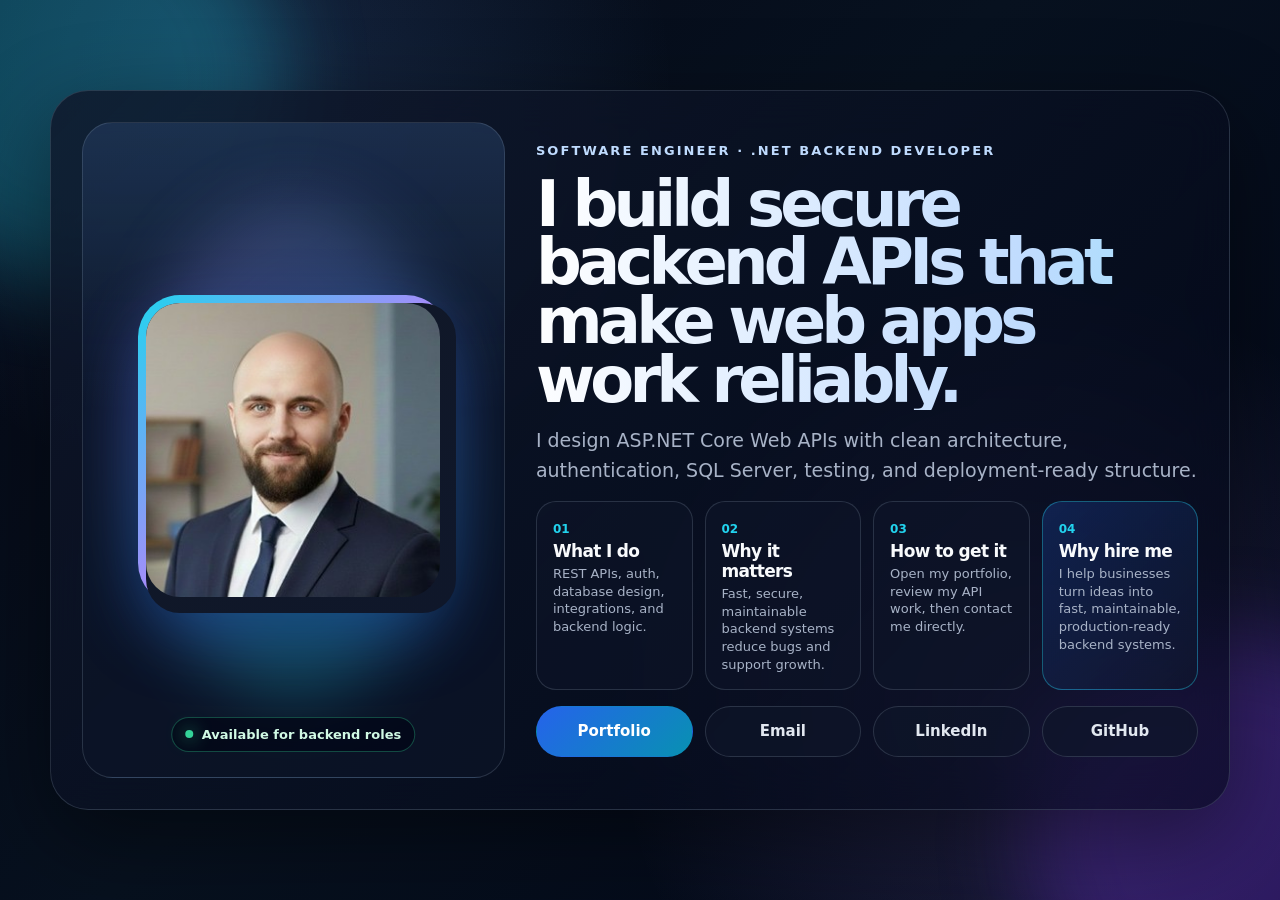
==== commit fb53a323: "update portfolio link" ====
--- a/index.html
+++ b/index.html
@@ -4,7 +4,9 @@
   <meta charset="UTF-8" />
   <meta name="viewport" content="width=device-width, initial-scale=1.0" />
   <meta name="description" content="Mahmoud Almahmoud - Software Engineer and .NET Backend Developer building secure APIs, authentication, databases, and clean backend systems." />
-  <title>Mahmoud Almahmoud | Software Engineer | .NET Backend Developer</title>
+  <title>Mahmoud Almahmoud</title>
+  <link rel="icon" sizes="32x32" href="assets/favicon.png">
+  <link rel="apple-touch-icon" href="assets/favicon.png">
   <link rel="stylesheet" href="style.css" />
 </head>
 <body>
@@ -59,7 +61,7 @@
         </div>
 
         <nav class="links" aria-label="Contact and profile links">
-          <a class="link-btn primary" href="https://www.mahmoudev.com/portfolio" target="_blank" rel="noopener noreferrer">Portfolio</a>
+          <a class="link-btn primary" href="portfolio.html" rel="noopener noreferrer">Portfolio</a>
           <a class="link-btn" href="mailto:contact@mahmoudev.com">Email</a>
           <a class="link-btn" href="https://www.linkedin.com/in/mahmoud-almahmoud" target="_blank" rel="noopener noreferrer">LinkedIn</a>
           <a class="link-btn" href="https://github.com/Mahmoud-Almahmoud" target="_blank" rel="noopener noreferrer">GitHub</a>
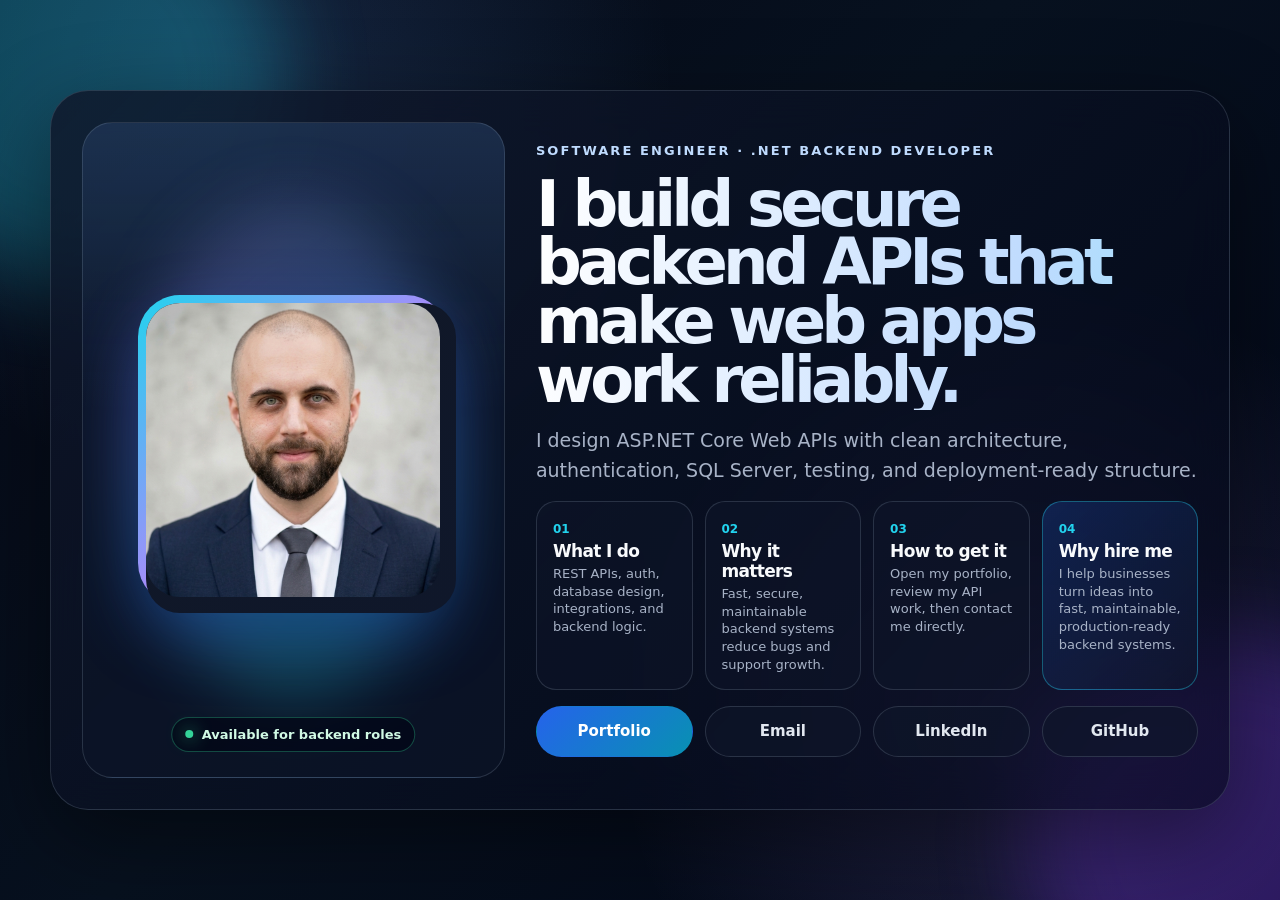
==== commit 30b719b5: "update photo" ====
--- a/index.html
+++ b/index.html
@@ -19,7 +19,7 @@
     <section class="hero-card reveal">
       <div class="photo-panel" aria-label="Profile photo">
         <div class="photo-ring">
-          <img class="profile-photo" src="assets/mahmoud.jpg" alt="Mahmoud Almahmoud portrait" />
+          <img class="profile-photo" src="assets/mahmoud.png" alt="Mahmoud Almahmoud portrait" />
           <span class="photo-fallback">MA</span>
         </div>
         <div class="status-pill"><span></span> Available for backend roles</div>
